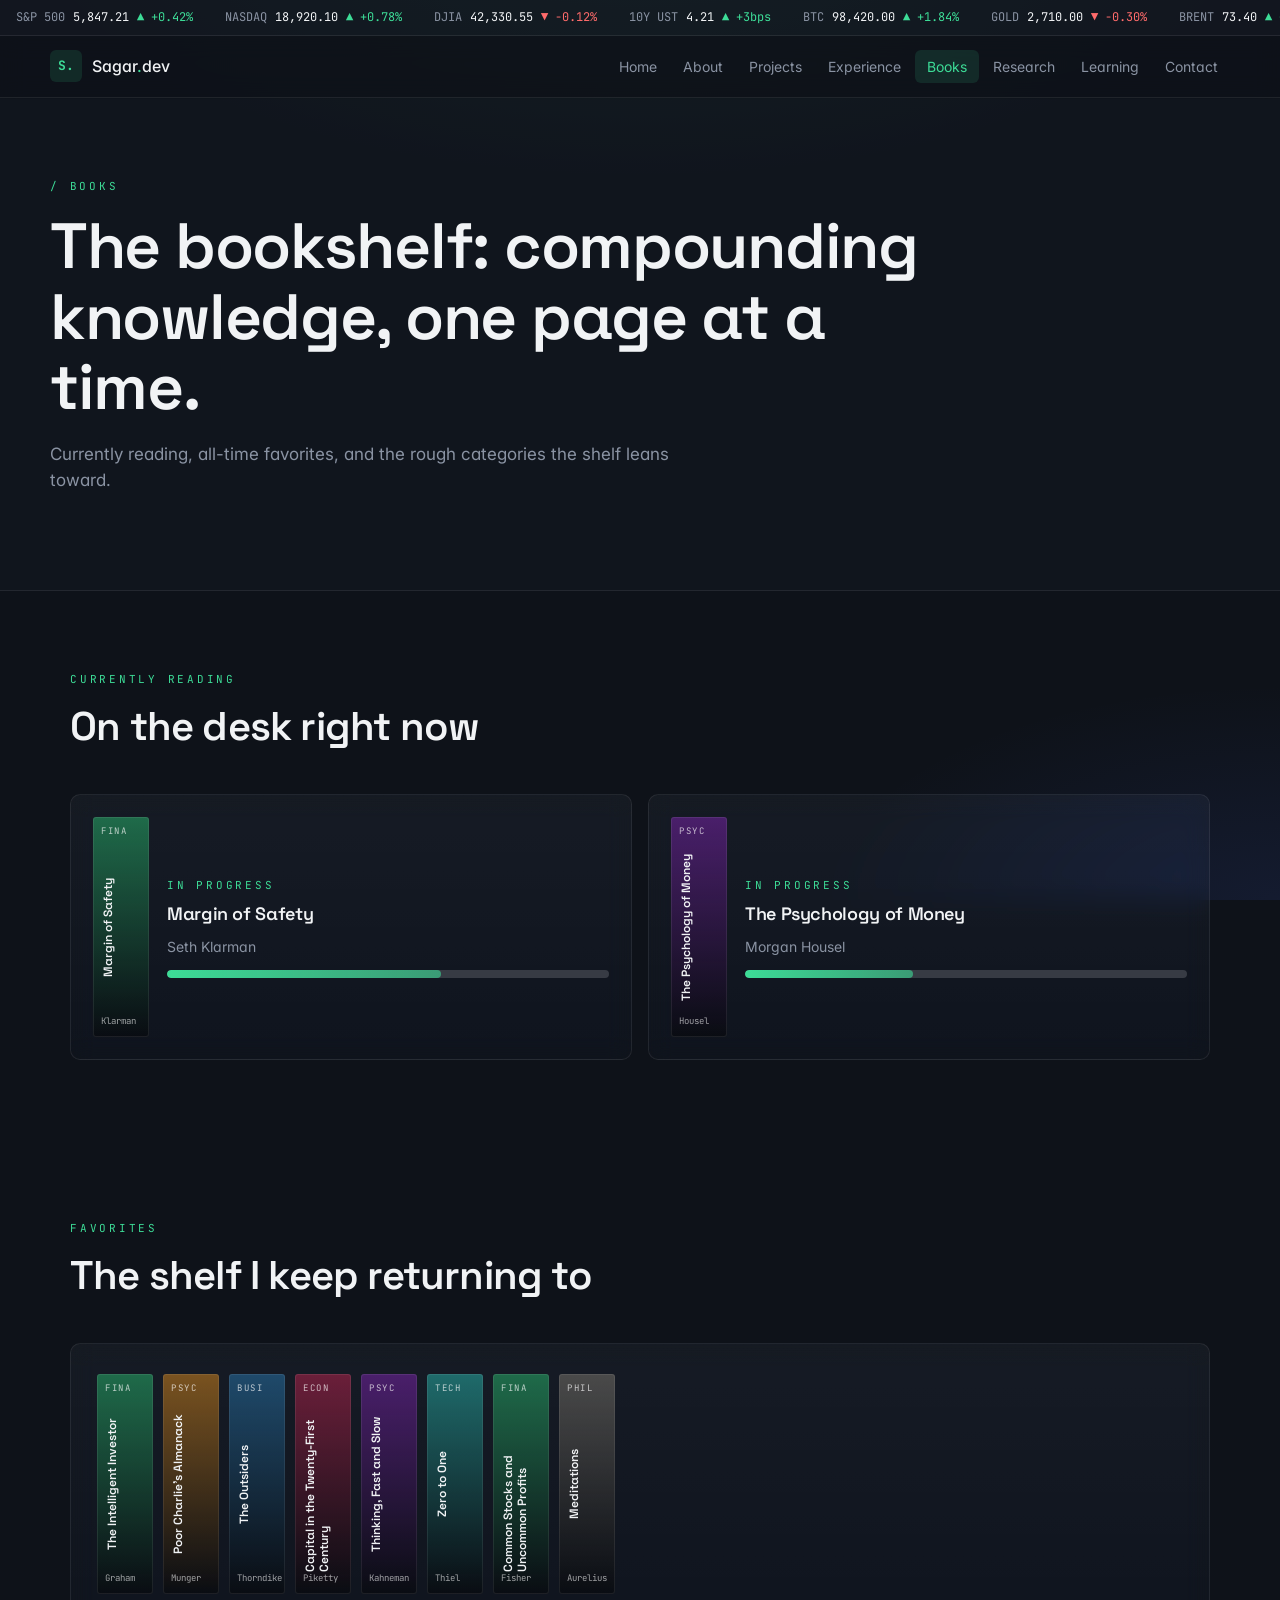
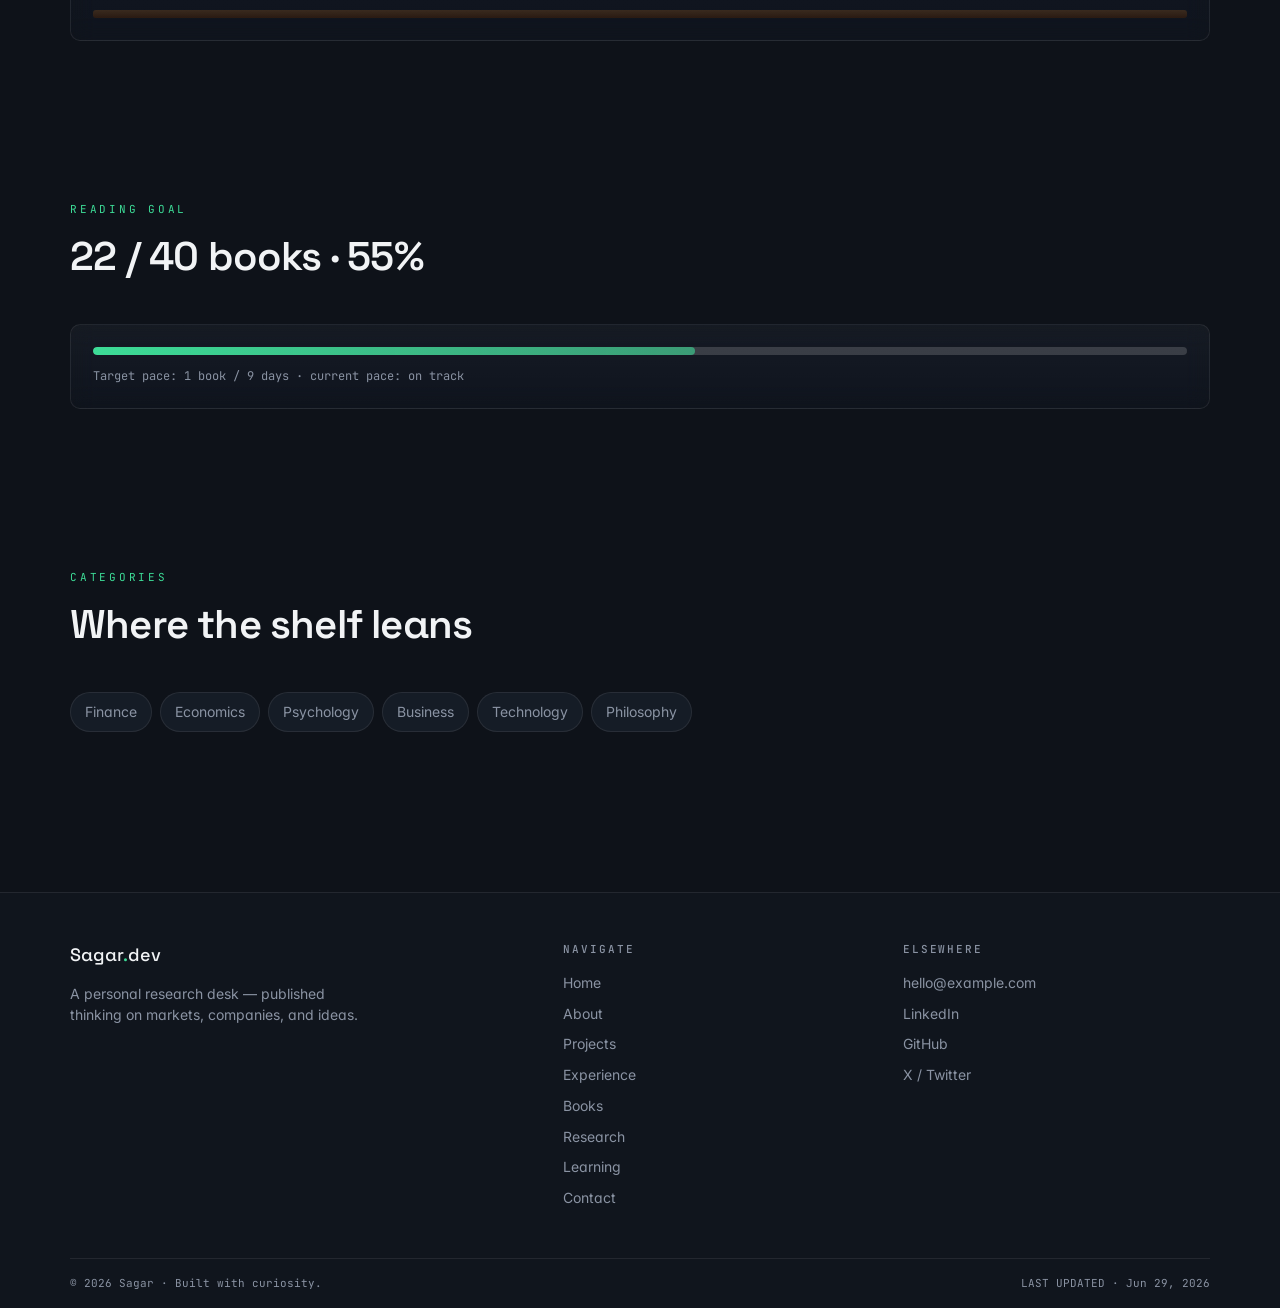
==== books.html @ 7dd0c109 "Initial website" ====
<!doctype html>
<html lang="en">
<head>
<meta charset="utf-8" />
<meta name="viewport" content="width=device-width, initial-scale=1" />
<title>Books — Sagar</title>
<meta name="description" content="A growing bookshelf across finance, economics, psychology, business, technology, and philosophy." />
<meta property="og:title" content="Books — Sagar" />
<meta property="og:description" content="A growing bookshelf across finance, economics, psychology, business, technology, and philosophy." />
<meta property="og:type" content="website" />
<meta name="twitter:card" content="summary_large_image" />
<link rel="preconnect" href="https://fonts.googleapis.com" />
<link rel="preconnect" href="https://fonts.gstatic.com" crossorigin />
<link rel="stylesheet" href="https://fonts.googleapis.com/css2?family=Space+Grotesk:wght@400;500;600;700&family=Inter:wght@300;400;500;600&family=JetBrains+Mono:wght@400;500&display=swap" />
<link rel="stylesheet" href="styles.css" />
</head>
<body>
  <div class="ticker-wrap"><div class="ticker"><div class="ticker-row"><div class="ticker-item"><span class="muted">S&P 500</span><span class="val" data-base="5847.21">5,847.21</span><span class="up">▲ +0.42%</span></div><div class="ticker-item"><span class="muted">NASDAQ</span><span class="val" data-base="18920.1">18,920.10</span><span class="up">▲ +0.78%</span></div><div class="ticker-item"><span class="muted">DJIA</span><span class="val" data-base="42330.55">42,330.55</span><span class="down">▼ -0.12%</span></div><div class="ticker-item"><span class="muted">10Y UST</span><span class="val" data-base="4.21">4.21</span><span class="up">▲ +3bps</span></div><div class="ticker-item"><span class="muted">BTC</span><span class="val" data-base="98420.0">98,420.00</span><span class="up">▲ +1.84%</span></div><div class="ticker-item"><span class="muted">GOLD</span><span class="val" data-base="2710.0">2,710.00</span><span class="down">▼ -0.30%</span></div><div class="ticker-item"><span class="muted">BRENT</span><span class="val" data-base="73.4">73.40</span><span class="up">▲ +0.55%</span></div><div class="ticker-item"><span class="muted">EUR/USD</span><span class="val" data-base="1.0481">1.05</span><span class="down">▼ -0.18%</span></div><div class="ticker-item"><span class="muted">VIX</span><span class="val" data-base="14.2">14.20</span><span class="down">▼ -2.10%</span></div><div class="ticker-item"><span class="muted">USD/JPY</span><span class="val" data-base="156.3">156.30</span><span class="up">▲ +0.22%</span></div></div><div class="ticker-row"><div class="ticker-item"><span class="muted">S&P 500</span><span class="val" data-base="5847.21">5,847.21</span><span class="up">▲ +0.42%</span></div><div class="ticker-item"><span class="muted">NASDAQ</span><span class="val" data-base="18920.1">18,920.10</span><span class="up">▲ +0.78%</span></div><div class="ticker-item"><span class="muted">DJIA</span><span class="val" data-base="42330.55">42,330.55</span><span class="down">▼ -0.12%</span></div><div class="ticker-item"><span class="muted">10Y UST</span><span class="val" data-base="4.21">4.21</span><span class="up">▲ +3bps</span></div><div class="ticker-item"><span class="muted">BTC</span><span class="val" data-base="98420.0">98,420.00</span><span class="up">▲ +1.84%</span></div><div class="ticker-item"><span class="muted">GOLD</span><span class="val" data-base="2710.0">2,710.00</span><span class="down">▼ -0.30%</span></div><div class="ticker-item"><span class="muted">BRENT</span><span class="val" data-base="73.4">73.40</span><span class="up">▲ +0.55%</span></div><div class="ticker-item"><span class="muted">EUR/USD</span><span class="val" data-base="1.0481">1.05</span><span class="down">▼ -0.18%</span></div><div class="ticker-item"><span class="muted">VIX</span><span class="val" data-base="14.2">14.20</span><span class="down">▼ -2.10%</span></div><div class="ticker-item"><span class="muted">USD/JPY</span><span class="val" data-base="156.3">156.30</span><span class="up">▲ +0.22%</span></div></div></div></div>
  <header class="header">
    <div class="container header-inner">
      <a class="brand" href="index.html">
        <span class="brand-mark">S.</span>
        <span class="brand-name">Sagar<span class="dot">.</span>dev</span>
      </a>
      <nav class="nav"><a href="index.html">Home</a><a href="about.html">About</a><a href="projects.html">Projects</a><a href="experience.html">Experience</a><a href="books.html" class="active">Books</a><a href="research.html">Research</a><a href="learning.html">Learning</a><a href="contact.html">Contact</a></nav>
      <button class="menu-btn" aria-label="Menu">☰</button>
    </div>
  </header>
  <main>

    <section class="page-hero"><div class="container inner">
      <div class="eyebrow">/ Books</div>
      <h1>The bookshelf: compounding knowledge, one page at a time.</h1>
      <p>Currently reading, all-time favorites, and the rough categories the shelf leans toward.</p>
    </div></section>
    
    <section class="block"><div class="container">
      <div class="section-head"><div><div class="eyebrow">Currently Reading</div><h2>On the desk right now</h2></div>
      </div>
      <div class="grid grid-2"><div class="glass" style="display:flex;gap:18px;align-items:center;">
          <div class="spine" style="background:linear-gradient(180deg,#1f6b4a,rgba(0,0,0,0.4));" title="Margin of Safety — Seth Klarman"><span class="cat">FINA</span><div class="title">Margin of Safety</div><span class="author">Klarman</span></div>
          <div style="flex:1;min-width:0;">
            <div class="eyebrow">In progress</div>
            <h3 style="margin-top:6px;">Margin of Safety</h3>
            <p>Seth Klarman</p>
            <div class="progress" style="margin-top:12px;"><div style="width:62%"></div></div>
          </div>
        </div><div class="glass" style="display:flex;gap:18px;align-items:center;">
          <div class="spine" style="background:linear-gradient(180deg,#4a1f6b,rgba(0,0,0,0.4));" title="The Psychology of Money — Morgan Housel"><span class="cat">PSYC</span><div class="title">The Psychology of Money</div><span class="author">Housel</span></div>
          <div style="flex:1;min-width:0;">
            <div class="eyebrow">In progress</div>
            <h3 style="margin-top:6px;">The Psychology of Money</h3>
            <p>Morgan Housel</p>
            <div class="progress" style="margin-top:12px;"><div style="width:38%"></div></div>
          </div>
        </div></div>
    </div></section>
    
    <section class="block"><div class="container">
      <div class="section-head"><div><div class="eyebrow">Favorites</div><h2>The shelf I keep returning to</h2></div>
      </div>
      <div class="glass" style="overflow-x:auto;"><div class="shelf"><div class="spine" style="background:linear-gradient(180deg,#1f6b4a,rgba(0,0,0,0.4));" title="The Intelligent Investor — Benjamin Graham"><span class="cat">FINA</span><div class="title">The Intelligent Investor</div><span class="author">Graham</span></div><div class="spine" style="background:linear-gradient(180deg,#7a5320,rgba(0,0,0,0.4));" title="Poor Charlie's Almanack — Charlie Munger"><span class="cat">PSYC</span><div class="title">Poor Charlie's Almanack</div><span class="author">Munger</span></div><div class="spine" style="background:linear-gradient(180deg,#1f4a6b,rgba(0,0,0,0.4));" title="The Outsiders — William Thorndike"><span class="cat">BUSI</span><div class="title">The Outsiders</div><span class="author">Thorndike</span></div><div class="spine" style="background:linear-gradient(180deg,#6b1f3a,rgba(0,0,0,0.4));" title="Capital in the Twenty-First Century — Thomas Piketty"><span class="cat">ECON</span><div class="title">Capital in the Twenty-First Century</div><span class="author">Piketty</span></div><div class="spine" style="background:linear-gradient(180deg,#4a1f6b,rgba(0,0,0,0.4));" title="Thinking, Fast and Slow — Daniel Kahneman"><span class="cat">PSYC</span><div class="title">Thinking, Fast and Slow</div><span class="author">Kahneman</span></div><div class="spine" style="background:linear-gradient(180deg,#1f6b6b,rgba(0,0,0,0.4));" title="Zero to One — Peter Thiel"><span class="cat">TECH</span><div class="title">Zero to One</div><span class="author">Thiel</span></div><div class="spine" style="background:linear-gradient(180deg,#1f6b4a,rgba(0,0,0,0.4));" title="Common Stocks and Uncommon Profits — Philip Fisher"><span class="cat">FINA</span><div class="title">Common Stocks and Uncommon Profits</div><span class="author">Fisher</span></div><div class="spine" style="background:linear-gradient(180deg,#4a4a4a,rgba(0,0,0,0.4));" title="Meditations — Marcus Aurelius"><span class="cat">PHIL</span><div class="title">Meditations</div><span class="author">Aurelius</span></div></div><div class="shelf-board"></div></div>
    </div></section>
    
    <section class="block"><div class="container">
      <div class="section-head"><div><div class="eyebrow">Reading Goal</div><h2>22 / 40 books · 55%</h2></div>
      </div>
      <div class="glass"><div class="progress"><div style="width:55%"></div></div><p class="muted mono" style="margin-top:12px;font-size:12px;">Target pace: 1 book / 9 days · current pace: on track</p></div>
    </div></section>
    
    <section class="block"><div class="container">
      <div class="section-head"><div><div class="eyebrow">Categories</div><h2>Where the shelf leans</h2></div>
      </div>
      <div class="chips"><span class="chip">Finance</span><span class="chip">Economics</span><span class="chip">Psychology</span><span class="chip">Business</span><span class="chip">Technology</span><span class="chip">Philosophy</span></div>
    </div></section>
    
  </main>
  <footer class="site">
    <div class="container">
      <div class="grid-foot">
        <div>
          <h4 style="font-family: 'Space Grotesk', sans-serif; font-size: 18px; color: var(--fg); text-transform: none; letter-spacing: normal;">Sagar<span class="primary">.</span>dev</h4>
          <p class="muted" style="max-width:300px; font-size:14px;">A personal research desk — published thinking on markets, companies, and ideas.</p>
        </div>
        <div>
          <h4>Navigate</h4>
          <ul><li><a href="index.html">Home</a></li><li><a href="about.html">About</a></li><li><a href="projects.html">Projects</a></li><li><a href="experience.html">Experience</a></li><li><a href="books.html">Books</a></li><li><a href="research.html">Research</a></li><li><a href="learning.html">Learning</a></li><li><a href="contact.html">Contact</a></li></ul>
        </div>
        <div>
          <h4>Elsewhere</h4>
          <ul>
            <li><a href="mailto:hello@example.com">hello@example.com</a></li>
            <li><a href="https://linkedin.com" target="_blank" rel="noreferrer">LinkedIn</a></li>
            <li><a href="https://github.com" target="_blank" rel="noreferrer">GitHub</a></li>
            <li><a href="https://x.com" target="_blank" rel="noreferrer">X / Twitter</a></li>
          </ul>
        </div>
      </div>
      <div class="foot-bar">
        <span>© 2026 Sagar · Built with curiosity.</span>
        <span>LAST UPDATED · Jun 29, 2026</span>
      </div>
    </div>
  </footer>
  <script src="script.js"></script>
</body>
</html>
---- styles.css ----
/* Sagar — static site (Bloomberg-terminal aesthetic) */
:root {
  --bg: #0e1219;
  --bg-soft: #141a24;
  --card: #171e2a;
  --card-2: #1c2330;
  --fg: #f1f3f5;
  --muted: #8a93a3;
  --border: rgba(255,255,255,0.08);
  --border-strong: rgba(255,255,255,0.16);
  --primary: #3ddc97;       /* emerald */
  --primary-soft: rgba(61,220,151,0.12);
  --amber: #ffb547;
  --red: #ff6b6b;
  --radius: 10px;
  --grid: rgba(255,255,255,0.04);
}

* { box-sizing: border-box; border-color: var(--border); }
html { scroll-behavior: smooth; }
body {
  margin: 0;
  background: var(--bg);
  color: var(--fg);
  font-family: "Inter", system-ui, -apple-system, sans-serif;
  font-feature-settings: "ss01","cv11";
  background-image:
    radial-gradient(ellipse 80% 50% at 50% -10%, rgba(61,220,151,0.10), transparent 60%),
    radial-gradient(ellipse 60% 40% at 100% 100%, rgba(74,108,247,0.10), transparent 60%);
  background-attachment: fixed;
  line-height: 1.55;
}
a { color: inherit; text-decoration: none; }
img { max-width: 100%; }
h1,h2,h3,h4 { font-family: "Space Grotesk", system-ui, sans-serif; letter-spacing: -0.02em; margin: 0; }
.mono { font-family: "JetBrains Mono", ui-monospace, monospace; }
.muted { color: var(--muted); }
.primary { color: var(--primary); }
.eyebrow { font-family: "JetBrains Mono", monospace; font-size: 11px; letter-spacing: 0.25em; text-transform: uppercase; color: var(--primary); }

.container { max-width: 1180px; margin: 0 auto; padding: 0 20px; }

/* TICKER */
.ticker-wrap { overflow: hidden; border-bottom: 1px solid var(--border); background: rgba(20,26,36,0.6); padding: 8px 0; }
.ticker { display: flex; width: max-content; animation: ticker 60s linear infinite; }
.ticker-row { display: flex; gap: 32px; padding: 0 16px; flex-shrink: 0; }
.ticker-item { display: flex; align-items: center; gap: 8px; font-family: "JetBrains Mono", monospace; font-size: 12px; }
.up { color: var(--primary); }
.down { color: var(--red); }
@keyframes ticker { from { transform: translateX(0); } to { transform: translateX(-50%); } }

/* HEADER */
.header { position: sticky; top: 0; z-index: 50; border-bottom: 1px solid var(--border); background: rgba(14,18,25,0.8); backdrop-filter: blur(12px); }
.header-inner { display: flex; align-items: center; justify-content: space-between; padding: 14px 0; gap: 16px; }
.brand { display: flex; align-items: center; gap: 10px; font-weight: 500; }
.brand-mark { display: grid; place-items: center; width: 32px; height: 32px; border-radius: 6px; background: var(--primary-soft); color: var(--primary); font-family: "JetBrains Mono", monospace; font-weight: 700; font-size: 13px; }
.brand-name .dot { color: var(--primary); }
.nav { display: flex; gap: 2px; align-items: center; }
.nav a { padding: 6px 12px; border-radius: 6px; font-size: 14px; color: var(--muted); transition: 0.15s; }
.nav a:hover { color: var(--fg); background: rgba(255,255,255,0.04); }
.nav a.active { color: var(--primary); background: var(--primary-soft); }
.menu-btn { display: none; background: transparent; border: 1px solid var(--border); color: var(--fg); padding: 8px 10px; border-radius: 6px; cursor: pointer; }
@media (max-width: 820px) {
  .nav { display: none; }
  .menu-btn { display: inline-flex; }
  .nav.open { display: flex; flex-direction: column; align-items: stretch; gap: 4px; padding: 12px 0 16px; border-top: 1px solid var(--border); }
}

/* HERO */
.hero { position: relative; overflow: hidden; border-bottom: 1px solid var(--border); }
.hero-grid { position: absolute; inset: 0; opacity: 0.6;
  background-image:
    linear-gradient(var(--grid) 1px, transparent 1px),
    linear-gradient(90deg, var(--grid) 1px, transparent 1px);
  background-size: 56px 56px;
}
.chart-bg { position: absolute; inset-inline: 0; bottom: 0; height: 60%; opacity: 0.35; }
.hero-inner { position: relative; padding: 96px 0; }
.hero h1 { font-size: clamp(36px, 6vw, 72px); line-height: 1.05; max-width: 920px; margin-top: 24px; font-weight: 600; }
.hero h1 .alt { display: block; color: var(--primary); text-shadow: 0 0 24px rgba(61,220,151,0.45); }
.hero p.lead { max-width: 640px; margin-top: 22px; color: var(--muted); font-size: 17px; }
.live { display: inline-flex; align-items: center; gap: 8px; font-family: "JetBrains Mono", monospace; font-size: 11px; letter-spacing: 0.25em; text-transform: uppercase; color: var(--primary); }
.dot-pulse { width: 8px; height: 8px; border-radius: 50%; background: var(--primary); animation: pulse 1.8s ease-in-out infinite; }
@keyframes pulse { 0%,100% { opacity: 1; transform: scale(1); } 50% { opacity: 0.4; transform: scale(0.85); } }

.cta-row { display: flex; flex-wrap: wrap; gap: 12px; margin-top: 36px; }
.btn { display: inline-flex; align-items: center; gap: 8px; padding: 12px 20px; border-radius: 8px; font-size: 14px; font-weight: 500; transition: 0.15s; border: 1px solid transparent; cursor: pointer; }
.btn-primary { background: var(--primary); color: #0c1118; }
.btn-primary:hover { transform: translateY(-2px); }
.btn-ghost { background: rgba(28,35,48,0.5); border-color: var(--border); backdrop-filter: blur(8px); }
.btn-ghost:hover { border-color: rgba(61,220,151,0.4); }

.stats { display: grid; grid-template-columns: repeat(4, 1fr); gap: 1px; margin-top: 64px; max-width: 720px; background: var(--border); border: 1px solid var(--border); border-radius: var(--radius); overflow: hidden; }
@media (max-width: 640px) { .stats { grid-template-columns: repeat(2,1fr); } }
.stat { background: rgba(28,35,48,0.7); padding: 16px; }
.stat dt { font-family: "JetBrains Mono", monospace; font-size: 10px; text-transform: uppercase; letter-spacing: 0.2em; color: var(--muted); margin: 0; }
.stat dd { margin: 6px 0 0; font-family: "Space Grotesk", sans-serif; font-size: 26px; font-weight: 600; color: var(--primary); }

/* SECTIONS */
section.block { padding: 80px 0; }
.section-head { display: flex; flex-direction: column; gap: 8px; margin-bottom: 36px; }
@media (min-width: 640px) {
  .section-head { flex-direction: row; align-items: flex-end; justify-content: space-between; }
}
.section-head h2 { font-size: clamp(28px, 4vw, 40px); font-weight: 600; max-width: 640px; margin-top: 8px; }
.section-head .kicker { font-family: "JetBrains Mono", monospace; font-size: 11px; color: var(--muted); }

/* GRID + CARDS */
.grid { display: grid; gap: 16px; }
.grid-2 { grid-template-columns: repeat(2, 1fr); }
.grid-3 { grid-template-columns: repeat(3, 1fr); }
.grid-4 { grid-template-columns: repeat(4, 1fr); }
@media (max-width: 900px) { .grid-3, .grid-4 { grid-template-columns: repeat(2,1fr); } }
@media (max-width: 600px) { .grid-2, .grid-3, .grid-4 { grid-template-columns: 1fr; } }

.glass {
  background: linear-gradient(180deg, rgba(255,255,255,0.04), rgba(255,255,255,0.01));
  border: 1px solid var(--border);
  backdrop-filter: blur(12px) saturate(140%);
  border-radius: var(--radius);
  padding: 22px;
  transition: 0.2s;
}
.glass:hover { transform: translateY(-2px); border-color: rgba(61,220,151,0.35); }
.glass h3 { font-size: 18px; font-weight: 600; }
.glass p { color: var(--muted); font-size: 14px; margin: 8px 0 0; }

/* CHIPS */
.chips { display: flex; flex-wrap: wrap; gap: 8px; }
.chip { border: 1px solid var(--border); background: rgba(28,35,48,0.6); padding: 8px 14px; border-radius: 999px; font-size: 14px; color: var(--muted); transition: 0.15s; }
.chip:hover { color: var(--primary); border-color: rgba(61,220,151,0.4); }

/* KNOWLEDGE GARDEN */
.garden { position: relative; aspect-ratio: 16 / 9; width: 100%; overflow: hidden; padding: 0; }
.garden svg { position: absolute; inset: 0; width: 100%; height: 100%; }
.node { position: absolute; transform: translate(-50%,-50%); padding: 6px 12px; border-radius: 999px; background: var(--card); border: 1px solid var(--border); font-family: "JetBrains Mono", monospace; font-size: 12px; cursor: default; transition: 0.2s; white-space: nowrap; }
.node:hover, .node.active { background: var(--primary); color: #0c1118; border-color: var(--primary); transform: translate(-50%,-50%) scale(1.1); }

/* QUOTE */
.quote-card { position: relative; padding: 48px; overflow: hidden; }
.quote-card .big { position: absolute; left: -10px; top: -30px; font-family: "Space Grotesk", sans-serif; font-size: 180px; line-height: 1; color: rgba(61,220,151,0.1); }
.quote-card blockquote { margin: 0; position: relative; }
.quote-card blockquote p { font-family: "Space Grotesk", sans-serif; font-size: clamp(20px, 3vw, 30px); line-height: 1.3; margin: 0; }
.quote-card footer { margin-top: 18px; font-family: "JetBrains Mono", monospace; font-size: 11px; letter-spacing: 0.25em; text-transform: uppercase; color: var(--primary); }
.q-dots { display: flex; gap: 6px; margin-top: 24px; }
.q-dot { width: 12px; height: 4px; border-radius: 999px; background: var(--border-strong); border: 0; padding: 0; cursor: pointer; transition: 0.2s; }
.q-dot.active { width: 32px; background: var(--primary); }
@keyframes fade-in { from { opacity: 0; transform: translateY(4px); } to { opacity: 1; transform: none; } }
.fade-in { animation: fade-in 0.5s ease-out; }

/* PAGE HERO (subpages) */
.page-hero { border-bottom: 1px solid var(--border); background: rgba(20,26,36,0.4); }
.page-hero .inner { padding: 80px 0; }
.page-hero h1 { font-size: clamp(36px, 6vw, 64px); max-width: 880px; margin-top: 16px; line-height: 1.1; font-weight: 600; }
.page-hero p { color: var(--muted); margin-top: 18px; max-width: 640px; font-size: 17px; }

/* TABLES */
.tbl { width: 100%; border-collapse: collapse; border: 1px solid var(--border); border-radius: var(--radius); overflow: hidden; font-size: 14px; }
.tbl th, .tbl td { padding: 14px 18px; text-align: left; border-bottom: 1px solid var(--border); }
.tbl thead th { font-family: "JetBrains Mono", monospace; font-size: 11px; text-transform: uppercase; letter-spacing: 0.18em; color: var(--muted); background: rgba(20,26,36,0.6); }
.tbl tbody tr:last-child td { border-bottom: 0; }

/* PROGRESS */
.progress { height: 8px; width: 100%; background: var(--border-strong); border-radius: 999px; overflow: hidden; }
.progress > div { height: 100%; background: linear-gradient(90deg, var(--primary), rgba(61,220,151,0.6)); border-radius: 999px; }

/* POST LIST */
.post-list { border: 1px solid var(--border); border-radius: var(--radius); overflow: hidden; }
.post { display: flex; flex-direction: column; gap: 8px; padding: 22px; border-bottom: 1px solid var(--border); transition: 0.15s; }
@media (min-width: 700px) { .post { flex-direction: row; align-items: center; gap: 24px; } }
.post:last-child { border-bottom: 0; }
.post:hover { background: rgba(255,255,255,0.03); }
.post .date { width: 110px; flex-shrink: 0; font-family: "JetBrains Mono", monospace; font-size: 11px; text-transform: uppercase; letter-spacing: 0.18em; color: var(--muted); }
.post .body { flex: 1; min-width: 0; }
.post h3 { font-size: 18px; margin-top: 6px; transition: 0.15s; }
.post:hover h3 { color: var(--primary); }
.tag { display: inline-block; border: 1px solid rgba(61,220,151,0.3); background: var(--primary-soft); color: var(--primary); padding: 2px 8px; border-radius: 6px; font-family: "JetBrains Mono", monospace; font-size: 10px; text-transform: uppercase; letter-spacing: 0.18em; }

/* BOOK SPINES */
.shelf { display: flex; align-items: flex-end; gap: 10px; overflow-x: auto; padding: 8px 4px; }
.spine { position: relative; flex-shrink: 0; width: 56px; height: 220px; border-radius: 3px; padding: 8px; display: flex; flex-direction: column; justify-content: space-between; box-shadow: inset 0 0 0 1px rgba(255,255,255,0.08); transition: 0.2s; cursor: default; }
.spine:hover { transform: translateY(-6px); box-shadow: inset 0 0 0 1px rgba(61,220,151,0.5); }
.spine .cat { font-family: "JetBrains Mono", monospace; font-size: 9px; text-transform: uppercase; letter-spacing: 0.18em; color: rgba(255,255,255,0.7); }
.spine .title { font-family: "Space Grotesk", sans-serif; font-size: 12px; font-weight: 600; writing-mode: vertical-rl; transform: rotate(180deg); line-height: 1.2; }
.spine .author { font-family: "JetBrains Mono", monospace; font-size: 9px; color: rgba(255,255,255,0.6); }
.shelf-board { height: 8px; border-radius: 3px; margin-top: 8px; background: linear-gradient(to bottom, rgba(120,75,30,0.4), rgba(60,30,10,0.6)); }

/* FOOTER */
footer.site { margin-top: 80px; border-top: 1px solid var(--border); background: rgba(20,26,36,0.4); }
footer .grid-foot { display: grid; gap: 32px; padding: 48px 0; grid-template-columns: 1.5fr 1fr 1fr; }
@media (max-width: 740px) { footer .grid-foot { grid-template-columns: 1fr; } }
footer h4 { font-family: "JetBrains Mono", monospace; font-size: 11px; text-transform: uppercase; letter-spacing: 0.18em; color: var(--muted); font-weight: 500; margin-bottom: 12px; }
footer ul { list-style: none; padding: 0; margin: 0; display: grid; gap: 6px; }
footer a { color: var(--muted); font-size: 14px; }
footer a:hover { color: var(--primary); }
.foot-bar { border-top: 1px solid var(--border); padding: 16px 0; font-family: "JetBrains Mono", monospace; font-size: 11px; color: var(--muted); display: flex; justify-content: space-between; flex-wrap: wrap; gap: 8px; }
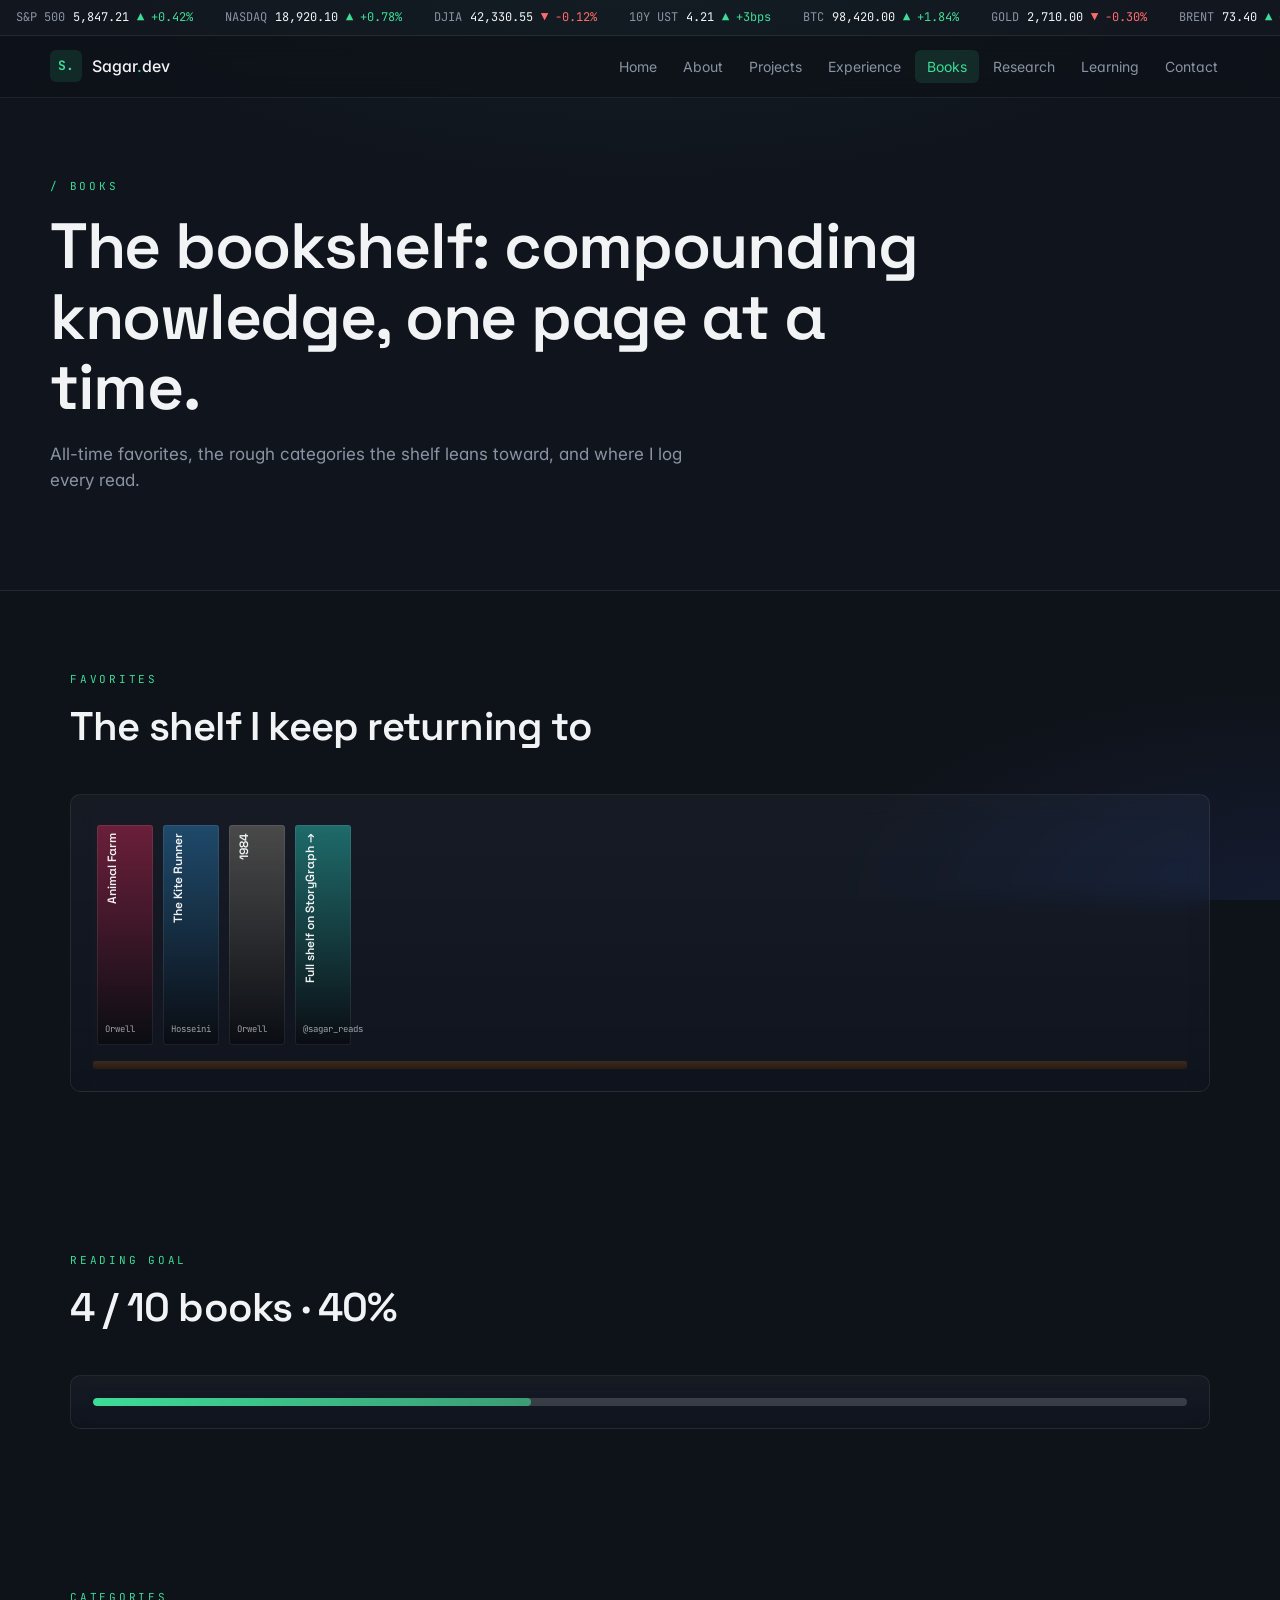
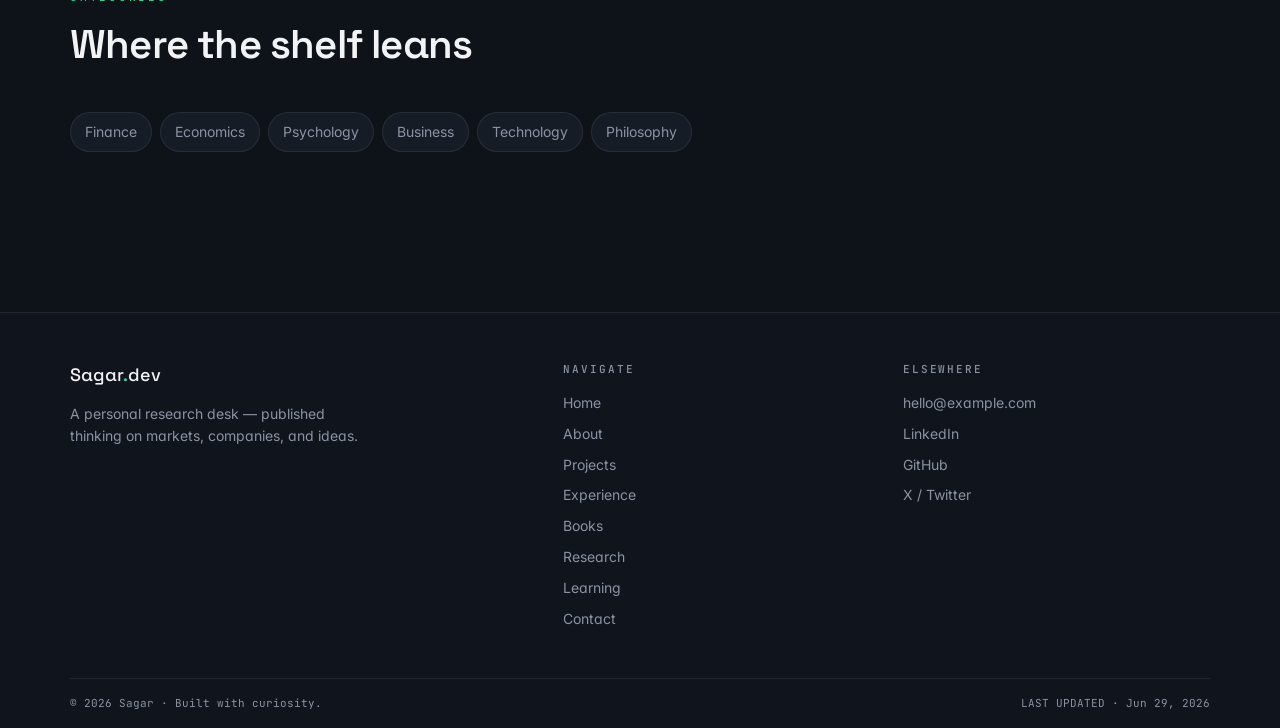
==== commit b0689e7b: "books and index changes" ====
--- a/books.html
+++ b/books.html
@@ -31,41 +31,19 @@
     <section class="page-hero"><div class="container inner">
       <div class="eyebrow">/ Books</div>
       <h1>The bookshelf: compounding knowledge, one page at a time.</h1>
-      <p>Currently reading, all-time favorites, and the rough categories the shelf leans toward.</p>
-    </div></section>
-    
-    <section class="block"><div class="container">
-      <div class="section-head"><div><div class="eyebrow">Currently Reading</div><h2>On the desk right now</h2></div>
-      </div>
-      <div class="grid grid-2"><div class="glass" style="display:flex;gap:18px;align-items:center;">
-          <div class="spine" style="background:linear-gradient(180deg,#1f6b4a,rgba(0,0,0,0.4));" title="Margin of Safety — Seth Klarman"><span class="cat">FINA</span><div class="title">Margin of Safety</div><span class="author">Klarman</span></div>
-          <div style="flex:1;min-width:0;">
-            <div class="eyebrow">In progress</div>
-            <h3 style="margin-top:6px;">Margin of Safety</h3>
-            <p>Seth Klarman</p>
-            <div class="progress" style="margin-top:12px;"><div style="width:62%"></div></div>
-          </div>
-        </div><div class="glass" style="display:flex;gap:18px;align-items:center;">
-          <div class="spine" style="background:linear-gradient(180deg,#4a1f6b,rgba(0,0,0,0.4));" title="The Psychology of Money — Morgan Housel"><span class="cat">PSYC</span><div class="title">The Psychology of Money</div><span class="author">Housel</span></div>
-          <div style="flex:1;min-width:0;">
-            <div class="eyebrow">In progress</div>
-            <h3 style="margin-top:6px;">The Psychology of Money</h3>
-            <p>Morgan Housel</p>
-            <div class="progress" style="margin-top:12px;"><div style="width:38%"></div></div>
-          </div>
-        </div></div>
+      <p>All-time favorites, the rough categories the shelf leans toward, and where I log every read.</p>
     </div></section>
     
     <section class="block"><div class="container">
       <div class="section-head"><div><div class="eyebrow">Favorites</div><h2>The shelf I keep returning to</h2></div>
       </div>
-      <div class="glass" style="overflow-x:auto;"><div class="shelf"><div class="spine" style="background:linear-gradient(180deg,#1f6b4a,rgba(0,0,0,0.4));" title="The Intelligent Investor — Benjamin Graham"><span class="cat">FINA</span><div class="title">The Intelligent Investor</div><span class="author">Graham</span></div><div class="spine" style="background:linear-gradient(180deg,#7a5320,rgba(0,0,0,0.4));" title="Poor Charlie's Almanack — Charlie Munger"><span class="cat">PSYC</span><div class="title">Poor Charlie's Almanack</div><span class="author">Munger</span></div><div class="spine" style="background:linear-gradient(180deg,#1f4a6b,rgba(0,0,0,0.4));" title="The Outsiders — William Thorndike"><span class="cat">BUSI</span><div class="title">The Outsiders</div><span class="author">Thorndike</span></div><div class="spine" style="background:linear-gradient(180deg,#6b1f3a,rgba(0,0,0,0.4));" title="Capital in the Twenty-First Century — Thomas Piketty"><span class="cat">ECON</span><div class="title">Capital in the Twenty-First Century</div><span class="author">Piketty</span></div><div class="spine" style="background:linear-gradient(180deg,#4a1f6b,rgba(0,0,0,0.4));" title="Thinking, Fast and Slow — Daniel Kahneman"><span class="cat">PSYC</span><div class="title">Thinking, Fast and Slow</div><span class="author">Kahneman</span></div><div class="spine" style="background:linear-gradient(180deg,#1f6b6b,rgba(0,0,0,0.4));" title="Zero to One — Peter Thiel"><span class="cat">TECH</span><div class="title">Zero to One</div><span class="author">Thiel</span></div><div class="spine" style="background:linear-gradient(180deg,#1f6b4a,rgba(0,0,0,0.4));" title="Common Stocks and Uncommon Profits — Philip Fisher"><span class="cat">FINA</span><div class="title">Common Stocks and Uncommon Profits</div><span class="author">Fisher</span></div><div class="spine" style="background:linear-gradient(180deg,#4a4a4a,rgba(0,0,0,0.4));" title="Meditations — Marcus Aurelius"><span class="cat">PHIL</span><div class="title">Meditations</div><span class="author">Aurelius</span></div></div><div class="shelf-board"></div></div>
+      <div class="glass" style="overflow-x:auto;"><div class="shelf"><div class="spine" style="background:linear-gradient(180deg,#6b1f3a,rgba(0,0,0,0.4));" title="Animal Farm — George Orwell"><div class="title">Animal Farm</div><span class="author">Orwell</span></div><div class="spine" style="background:linear-gradient(180deg,#1f4a6b,rgba(0,0,0,0.4));" title="The Kite Runner — Khaled Hosseini"><div class="title">The Kite Runner</div><span class="author">Hosseini</span></div><div class="spine" style="background:linear-gradient(180deg,#4a4a4a,rgba(0,0,0,0.4));" title="1984 — George Orwell"><div class="title">1984</div><span class="author">Orwell</span></div><a class="spine" href="https://app.thestorygraph.com/profile/sagar_reads?redirect=true" target="_blank" rel="noreferrer" style="background:linear-gradient(180deg,#1f6b6b,rgba(0,0,0,0.4));text-decoration:none;cursor:pointer;" title="See my full reading log on StoryGraph"><div class="title">Full shelf on StoryGraph →</div><span class="author">@sagar_reads</span></a></div><div class="shelf-board"></div></div>
     </div></section>
     
     <section class="block"><div class="container">
-      <div class="section-head"><div><div class="eyebrow">Reading Goal</div><h2>22 / 40 books · 55%</h2></div>
+      <div class="section-head"><div><div class="eyebrow">Reading Goal</div><h2>4 / 10 books · 40%</h2></div>
       </div>
-      <div class="glass"><div class="progress"><div style="width:55%"></div></div><p class="muted mono" style="margin-top:12px;font-size:12px;">Target pace: 1 book / 9 days · current pace: on track</p></div>
+      <div class="glass"><div class="progress"><div style="width:40%"></div></div></div>
     </div></section>
     
     <section class="block"><div class="container">
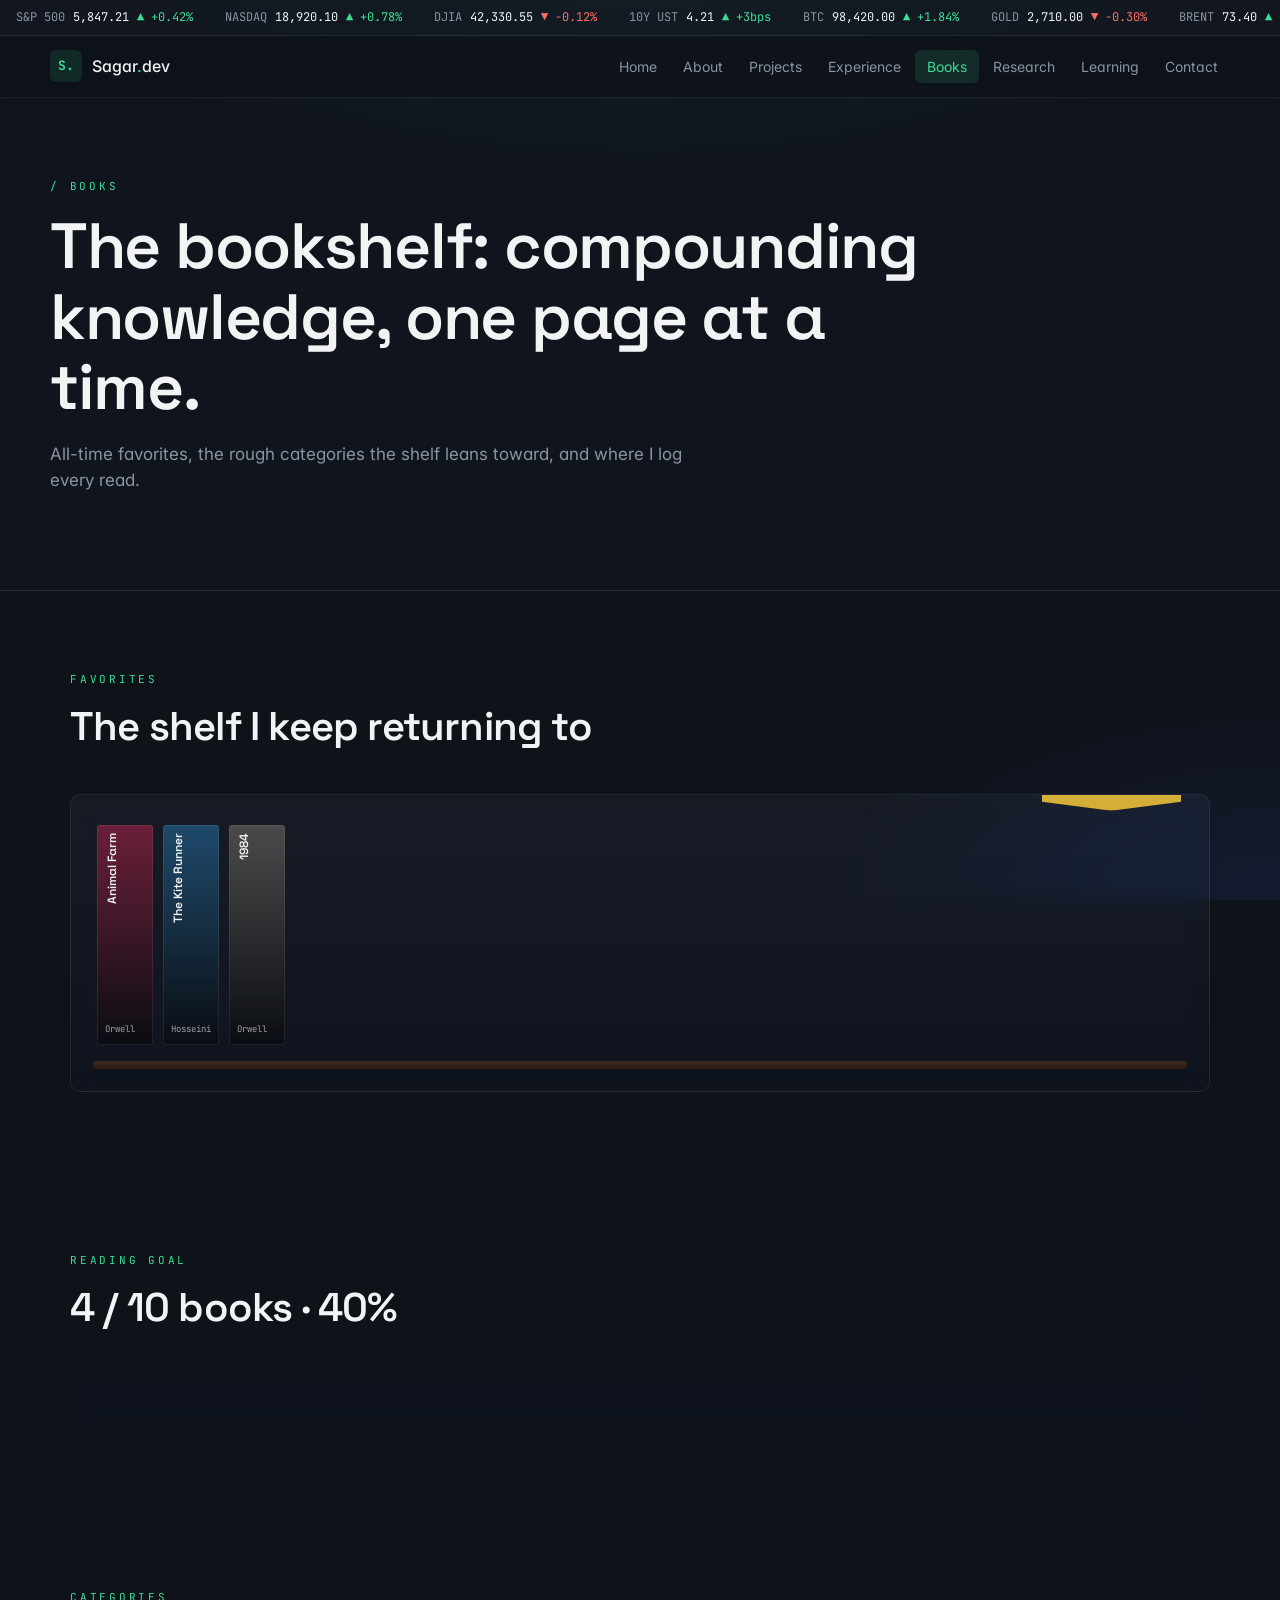
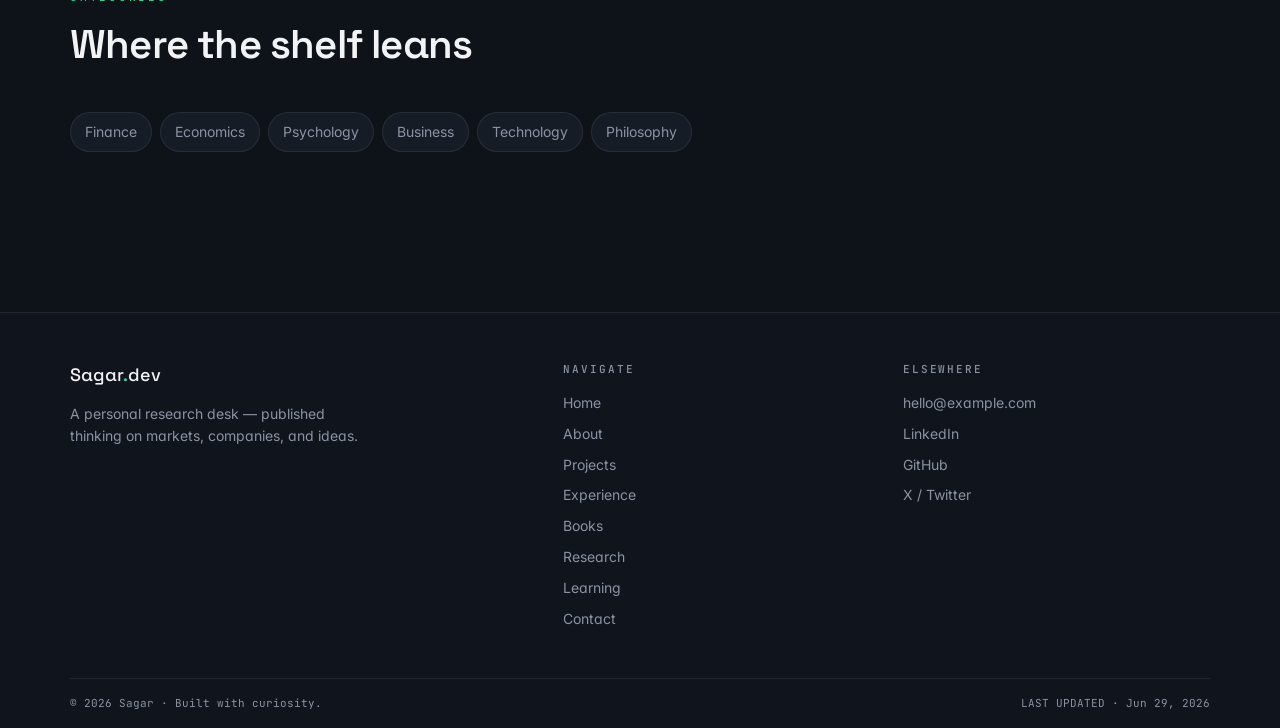
==== commit cd3b03be: "okay" ====
--- a/books.html
+++ b/books.html
@@ -13,6 +13,11 @@
 <link rel="preconnect" href="https://fonts.gstatic.com" crossorigin />
 <link rel="stylesheet" href="https://fonts.googleapis.com/css2?family=Space+Grotesk:wght@400;500;600;700&family=Inter:wght@300;400;500;600&family=JetBrains+Mono:wght@400;500&display=swap" />
 <link rel="stylesheet" href="styles.css" />
+<style>
+  @keyframes sgFloat { 0%,100% { transform: translateY(-62%) rotate(0deg); } 50% { transform: translateY(-72%) rotate(-2deg); } }
+  .storygraph-tag { animation: sgFloat 2.2s ease-in-out infinite; transition: filter .2s ease, transform .2s ease; }
+  .storygraph-tag:hover { animation-play-state: paused; filter: brightness(1.12); transform: translateY(-74%) scale(1.06) rotate(0deg); }
+</style>
 </head>
 <body>
   <div class="ticker-wrap"><div class="ticker"><div class="ticker-row"><div class="ticker-item"><span class="muted">S&P 500</span><span class="val" data-base="5847.21">5,847.21</span><span class="up">▲ +0.42%</span></div><div class="ticker-item"><span class="muted">NASDAQ</span><span class="val" data-base="18920.1">18,920.10</span><span class="up">▲ +0.78%</span></div><div class="ticker-item"><span class="muted">DJIA</span><span class="val" data-base="42330.55">42,330.55</span><span class="down">▼ -0.12%</span></div><div class="ticker-item"><span class="muted">10Y UST</span><span class="val" data-base="4.21">4.21</span><span class="up">▲ +3bps</span></div><div class="ticker-item"><span class="muted">BTC</span><span class="val" data-base="98420.0">98,420.00</span><span class="up">▲ +1.84%</span></div><div class="ticker-item"><span class="muted">GOLD</span><span class="val" data-base="2710.0">2,710.00</span><span class="down">▼ -0.30%</span></div><div class="ticker-item"><span class="muted">BRENT</span><span class="val" data-base="73.4">73.40</span><span class="up">▲ +0.55%</span></div><div class="ticker-item"><span class="muted">EUR/USD</span><span class="val" data-base="1.0481">1.05</span><span class="down">▼ -0.18%</span></div><div class="ticker-item"><span class="muted">VIX</span><span class="val" data-base="14.2">14.20</span><span class="down">▼ -2.10%</span></div><div class="ticker-item"><span class="muted">USD/JPY</span><span class="val" data-base="156.3">156.30</span><span class="up">▲ +0.22%</span></div></div><div class="ticker-row"><div class="ticker-item"><span class="muted">S&P 500</span><span class="val" data-base="5847.21">5,847.21</span><span class="up">▲ +0.42%</span></div><div class="ticker-item"><span class="muted">NASDAQ</span><span class="val" data-base="18920.1">18,920.10</span><span class="up">▲ +0.78%</span></div><div class="ticker-item"><span class="muted">DJIA</span><span class="val" data-base="42330.55">42,330.55</span><span class="down">▼ -0.12%</span></div><div class="ticker-item"><span class="muted">10Y UST</span><span class="val" data-base="4.21">4.21</span><span class="up">▲ +3bps</span></div><div class="ticker-item"><span class="muted">BTC</span><span class="val" data-base="98420.0">98,420.00</span><span class="up">▲ +1.84%</span></div><div class="ticker-item"><span class="muted">GOLD</span><span class="val" data-base="2710.0">2,710.00</span><span class="down">▼ -0.30%</span></div><div class="ticker-item"><span class="muted">BRENT</span><span class="val" data-base="73.4">73.40</span><span class="up">▲ +0.55%</span></div><div class="ticker-item"><span class="muted">EUR/USD</span><span class="val" data-base="1.0481">1.05</span><span class="down">▼ -0.18%</span></div><div class="ticker-item"><span class="muted">VIX</span><span class="val" data-base="14.2">14.20</span><span class="down">▼ -2.10%</span></div><div class="ticker-item"><span class="muted">USD/JPY</span><span class="val" data-base="156.3">156.30</span><span class="up">▲ +0.22%</span></div></div></div></div>
@@ -37,7 +42,10 @@
     <section class="block"><div class="container">
       <div class="section-head"><div><div class="eyebrow">Favorites</div><h2>The shelf I keep returning to</h2></div>
       </div>
-      <div class="glass" style="overflow-x:auto;"><div class="shelf"><div class="spine" style="background:linear-gradient(180deg,#6b1f3a,rgba(0,0,0,0.4));" title="Animal Farm — George Orwell"><div class="title">Animal Farm</div><span class="author">Orwell</span></div><div class="spine" style="background:linear-gradient(180deg,#1f4a6b,rgba(0,0,0,0.4));" title="The Kite Runner — Khaled Hosseini"><div class="title">The Kite Runner</div><span class="author">Hosseini</span></div><div class="spine" style="background:linear-gradient(180deg,#4a4a4a,rgba(0,0,0,0.4));" title="1984 — George Orwell"><div class="title">1984</div><span class="author">Orwell</span></div><a class="spine" href="https://app.thestorygraph.com/profile/sagar_reads?redirect=true" target="_blank" rel="noreferrer" style="background:linear-gradient(180deg,#1f6b6b,rgba(0,0,0,0.4));text-decoration:none;cursor:pointer;" title="See my full reading log on StoryGraph"><div class="title">Full shelf on StoryGraph →</div><span class="author">@sagar_reads</span></a></div><div class="shelf-board"></div></div>
+      <div class="glass" style="overflow-x:auto;position:relative;">
+        <a href="https://app.thestorygraph.com/profile/sagar_reads?redirect=true" target="_blank" rel="noreferrer" title="Follow my full reading log on StoryGraph" class="storygraph-tag" style="position:absolute;top:0;right:28px;transform:translateY(-62%);display:inline-flex;align-items:center;gap:6px;background:#d4af37;color:#141414;font-family:'JetBrains Mono',monospace;font-size:11px;font-weight:600;letter-spacing:.04em;padding:10px 14px 14px;text-decoration:none;box-shadow:0 10px 20px rgba(0,0,0,0.45);clip-path:polygon(0 0,100% 0,100% 78%,50% 100%,0 78%);z-index:3;white-space:nowrap;">📖 STORYGRAPH ↗</a>
+        <div class="shelf"><div class="spine" style="background:linear-gradient(180deg,#6b1f3a,rgba(0,0,0,0.4));" title="Animal Farm — George Orwell"><div class="title">Animal Farm</div><span class="author">Orwell</span></div><div class="spine" style="background:linear-gradient(180deg,#1f4a6b,rgba(0,0,0,0.4));" title="The Kite Runner — Khaled Hosseini"><div class="title">The Kite Runner</div><span class="author">Hosseini</span></div><div class="spine" style="background:linear-gradient(180deg,#4a4a4a,rgba(0,0,0,0.4));" title="1984 — George Orwell"><div class="title">1984</div><span class="author">Orwell</span></div></div><div class="shelf-board"></div>
+      </div>
     </div></section>
     
     <section class="block"><div class="container">
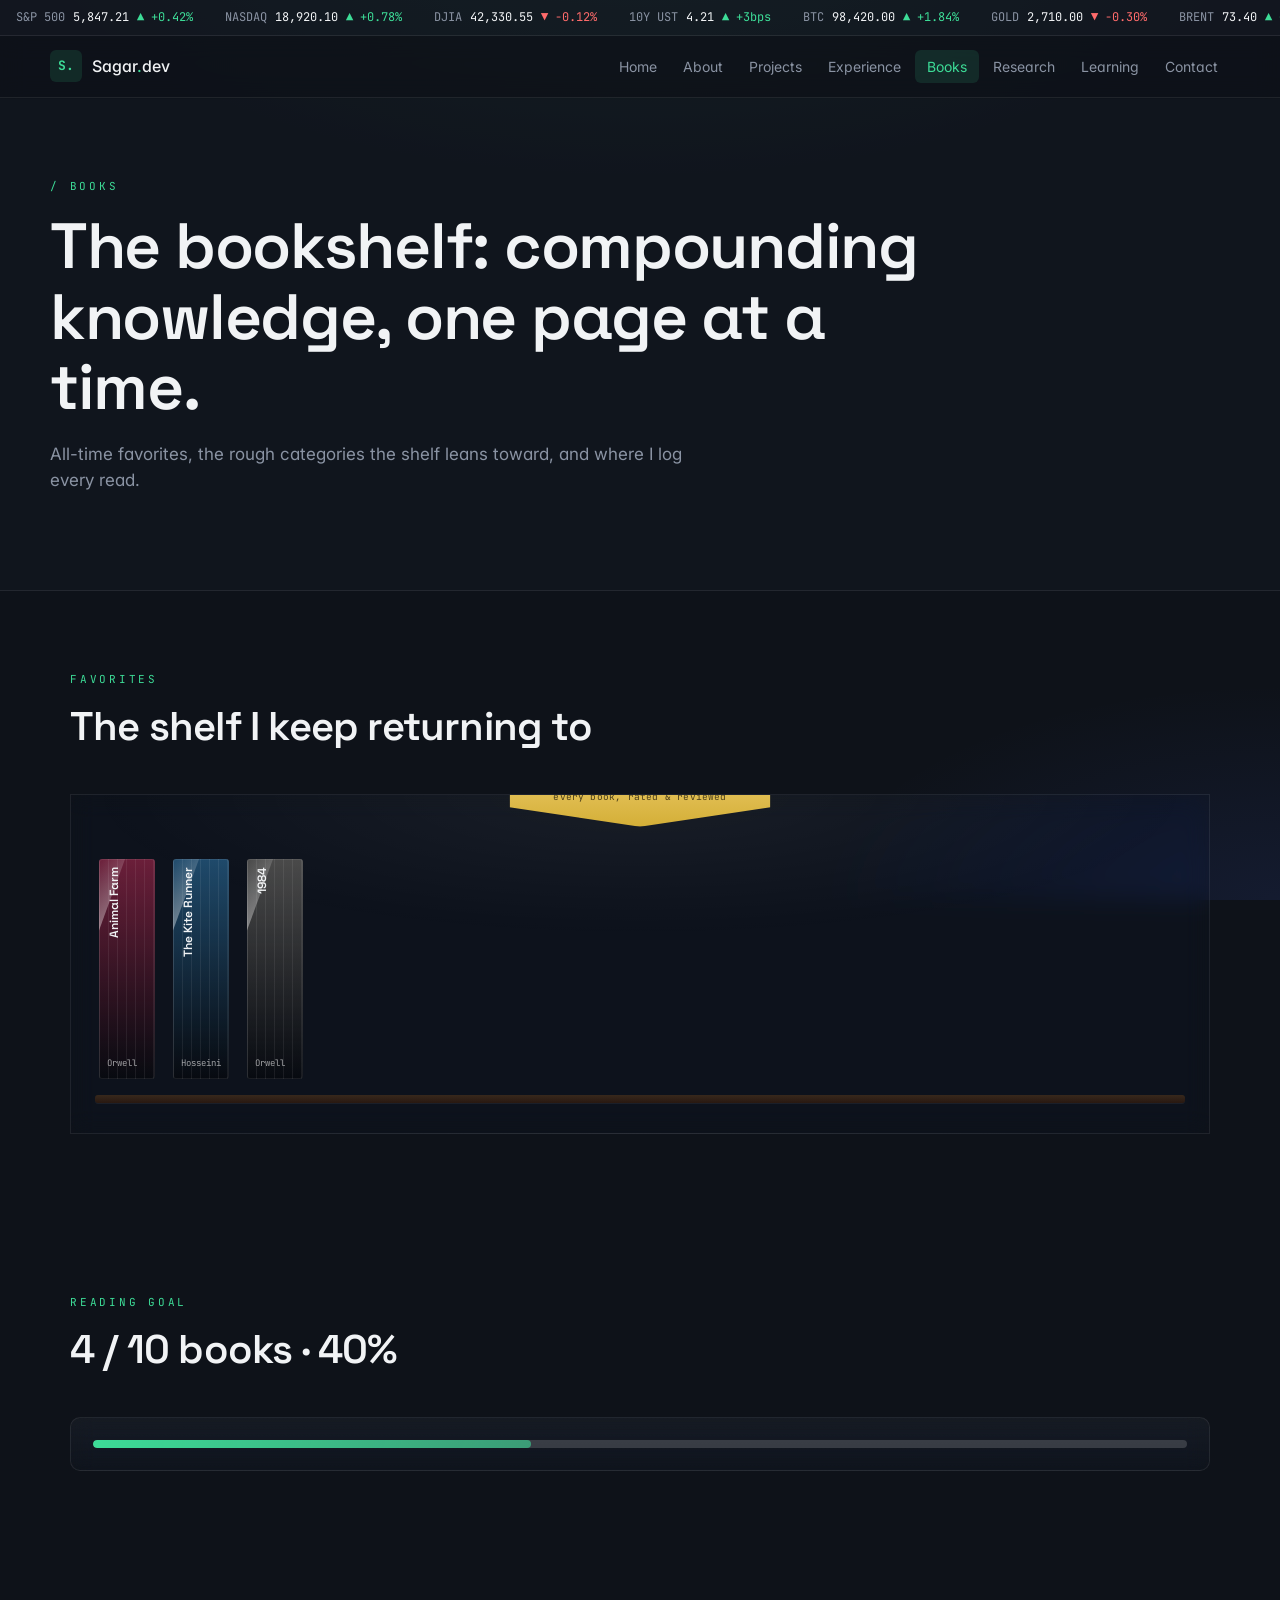
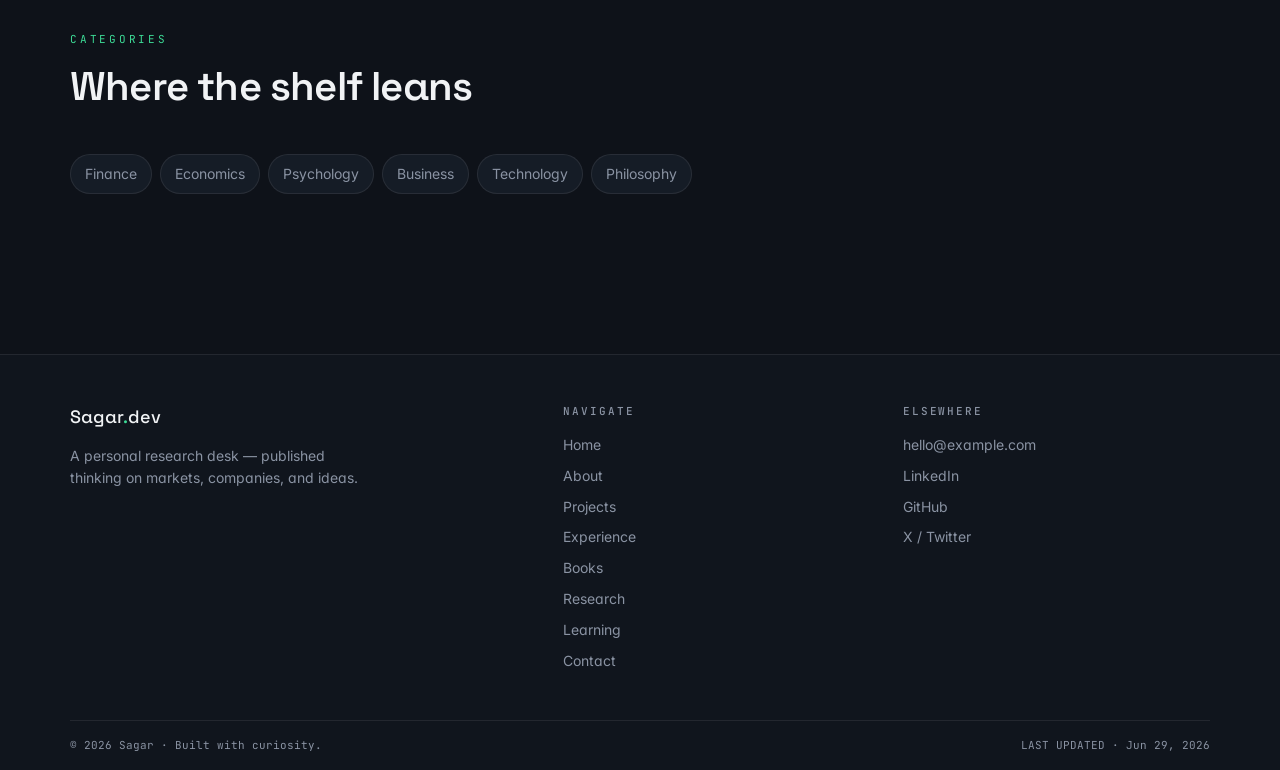
==== commit 39a0907d: "okay" ====
--- a/books.html
+++ b/books.html
@@ -14,9 +14,26 @@
 <link rel="stylesheet" href="https://fonts.googleapis.com/css2?family=Space+Grotesk:wght@400;500;600;700&family=Inter:wght@300;400;500;600&family=JetBrains+Mono:wght@400;500&display=swap" />
 <link rel="stylesheet" href="styles.css" />
 <style>
-  @keyframes sgFloat { 0%,100% { transform: translateY(-62%) rotate(0deg); } 50% { transform: translateY(-72%) rotate(-2deg); } }
-  .storygraph-tag { animation: sgFloat 2.2s ease-in-out infinite; transition: filter .2s ease, transform .2s ease; }
-  .storygraph-tag:hover { animation-play-state: paused; filter: brightness(1.12); transform: translateY(-74%) scale(1.06) rotate(0deg); }
+  @keyframes sgFloat { 0%,100% { transform: translateX(-50%) translateY(-58%) rotate(0deg); } 50% { transform: translateX(-50%) translateY(-68%) rotate(-1.5deg); } }
+  .storygraph-tag { animation: sgFloat 2.6s ease-in-out infinite; transition: filter .25s ease, transform .25s ease; }
+  .storygraph-tag:hover { animation-play-state: paused; filter: brightness(1.12); transform: translateX(-50%) translateY(-70%) scale(1.05) rotate(0deg); }
+  .storygraph-tag .sg-sub { display:block; font-weight:400; font-size:9.5px; letter-spacing:.02em; opacity:.75; margin-top:2px; }
+
+  .shelf-wow { padding: 56px 24px 30px; background: radial-gradient(ellipse 70% 60% at 50% 0%, rgba(255,255,255,0.05), transparent 70%); border-radius: inherit; }
+  .shelf-wow .shelf { gap: 18px; }
+  .shelf-wow .spine-fancy { position: relative; overflow: hidden; transition: transform .4s cubic-bezier(.2,.8,.2,1), box-shadow .4s ease; }
+  .shelf-wow .spine-fancy::before {
+    content: ""; position: absolute; inset: 0; pointer-events: none;
+    background: repeating-linear-gradient(90deg, rgba(255,255,255,0.07) 0px, rgba(255,255,255,0.07) 1px, transparent 1px, transparent 9px);
+  }
+  .shelf-wow .spine-fancy::after {
+    content: ""; position: absolute; top: 0; left: -70%; width: 45%; height: 100%; pointer-events: none;
+    background: linear-gradient(120deg, transparent, rgba(255,255,255,0.45), transparent);
+    transform: skewX(-20deg); transition: left .7s ease;
+  }
+  .shelf-wow .spine-fancy:hover { transform: translateY(-16px) rotate(-1.2deg); box-shadow: 0 22px 34px rgba(0,0,0,0.5); z-index: 5; }
+  .shelf-wow .spine-fancy:hover::after { left: 130%; }
+  .shelf-wow .shelf-board { box-shadow: 0 18px 24px -14px rgba(0,0,0,0.6), 0 1px 0 rgba(255,255,255,0.06); }
 </style>
 </head>
 <body>
@@ -42,9 +59,9 @@
     <section class="block"><div class="container">
       <div class="section-head"><div><div class="eyebrow">Favorites</div><h2>The shelf I keep returning to</h2></div>
       </div>
-      <div class="glass" style="overflow-x:auto;position:relative;">
-        <a href="https://app.thestorygraph.com/profile/sagar_reads?redirect=true" target="_blank" rel="noreferrer" title="Follow my full reading log on StoryGraph" class="storygraph-tag" style="position:absolute;top:0;right:28px;transform:translateY(-62%);display:inline-flex;align-items:center;gap:6px;background:#d4af37;color:#141414;font-family:'JetBrains Mono',monospace;font-size:11px;font-weight:600;letter-spacing:.04em;padding:10px 14px 14px;text-decoration:none;box-shadow:0 10px 20px rgba(0,0,0,0.45);clip-path:polygon(0 0,100% 0,100% 78%,50% 100%,0 78%);z-index:3;white-space:nowrap;">📖 STORYGRAPH ↗</a>
-        <div class="shelf"><div class="spine" style="background:linear-gradient(180deg,#6b1f3a,rgba(0,0,0,0.4));" title="Animal Farm — George Orwell"><div class="title">Animal Farm</div><span class="author">Orwell</span></div><div class="spine" style="background:linear-gradient(180deg,#1f4a6b,rgba(0,0,0,0.4));" title="The Kite Runner — Khaled Hosseini"><div class="title">The Kite Runner</div><span class="author">Hosseini</span></div><div class="spine" style="background:linear-gradient(180deg,#4a4a4a,rgba(0,0,0,0.4));" title="1984 — George Orwell"><div class="title">1984</div><span class="author">Orwell</span></div></div><div class="shelf-board"></div>
+      <div class="glass shelf-wow" style="overflow-x:auto;position:relative;">
+        <a href="https://app.thestorygraph.com/profile/sagar_reads?redirect=true" target="_blank" rel="noreferrer" title="Follow my full reading log on StoryGraph" class="storygraph-tag" style="position:absolute;top:0;left:50%;transform:translateX(-50%) translateY(-58%);display:flex;flex-direction:column;align-items:center;justify-content:flex-start;text-align:center;background:linear-gradient(180deg,#f1d074,#d4af37);color:#1a1508;font-family:'JetBrains Mono',monospace;font-size:13px;font-weight:700;letter-spacing:.03em;padding:16px 30px 22px;text-decoration:none;box-shadow:0 14px 26px rgba(0,0,0,0.5);clip-path:polygon(0 0,100% 0,100% 74%,50% 100%,0 74%);z-index:3;white-space:nowrap;min-width:220px;">📖 MY STORYGRAPH SHELF ↗<span class="sg-sub">every book, rated &amp; reviewed</span></a>
+        <div class="shelf"><div class="spine spine-fancy" style="background:linear-gradient(180deg,#6b1f3a,rgba(0,0,0,0.4));" title="Animal Farm — George Orwell"><div class="title">Animal Farm</div><span class="author">Orwell</span></div><div class="spine spine-fancy" style="background:linear-gradient(180deg,#1f4a6b,rgba(0,0,0,0.4));" title="The Kite Runner — Khaled Hosseini"><div class="title">The Kite Runner</div><span class="author">Hosseini</span></div><div class="spine spine-fancy" style="background:linear-gradient(180deg,#4a4a4a,rgba(0,0,0,0.4));" title="1984 — George Orwell"><div class="title">1984</div><span class="author">Orwell</span></div></div><div class="shelf-board"></div>
       </div>
     </div></section>
     
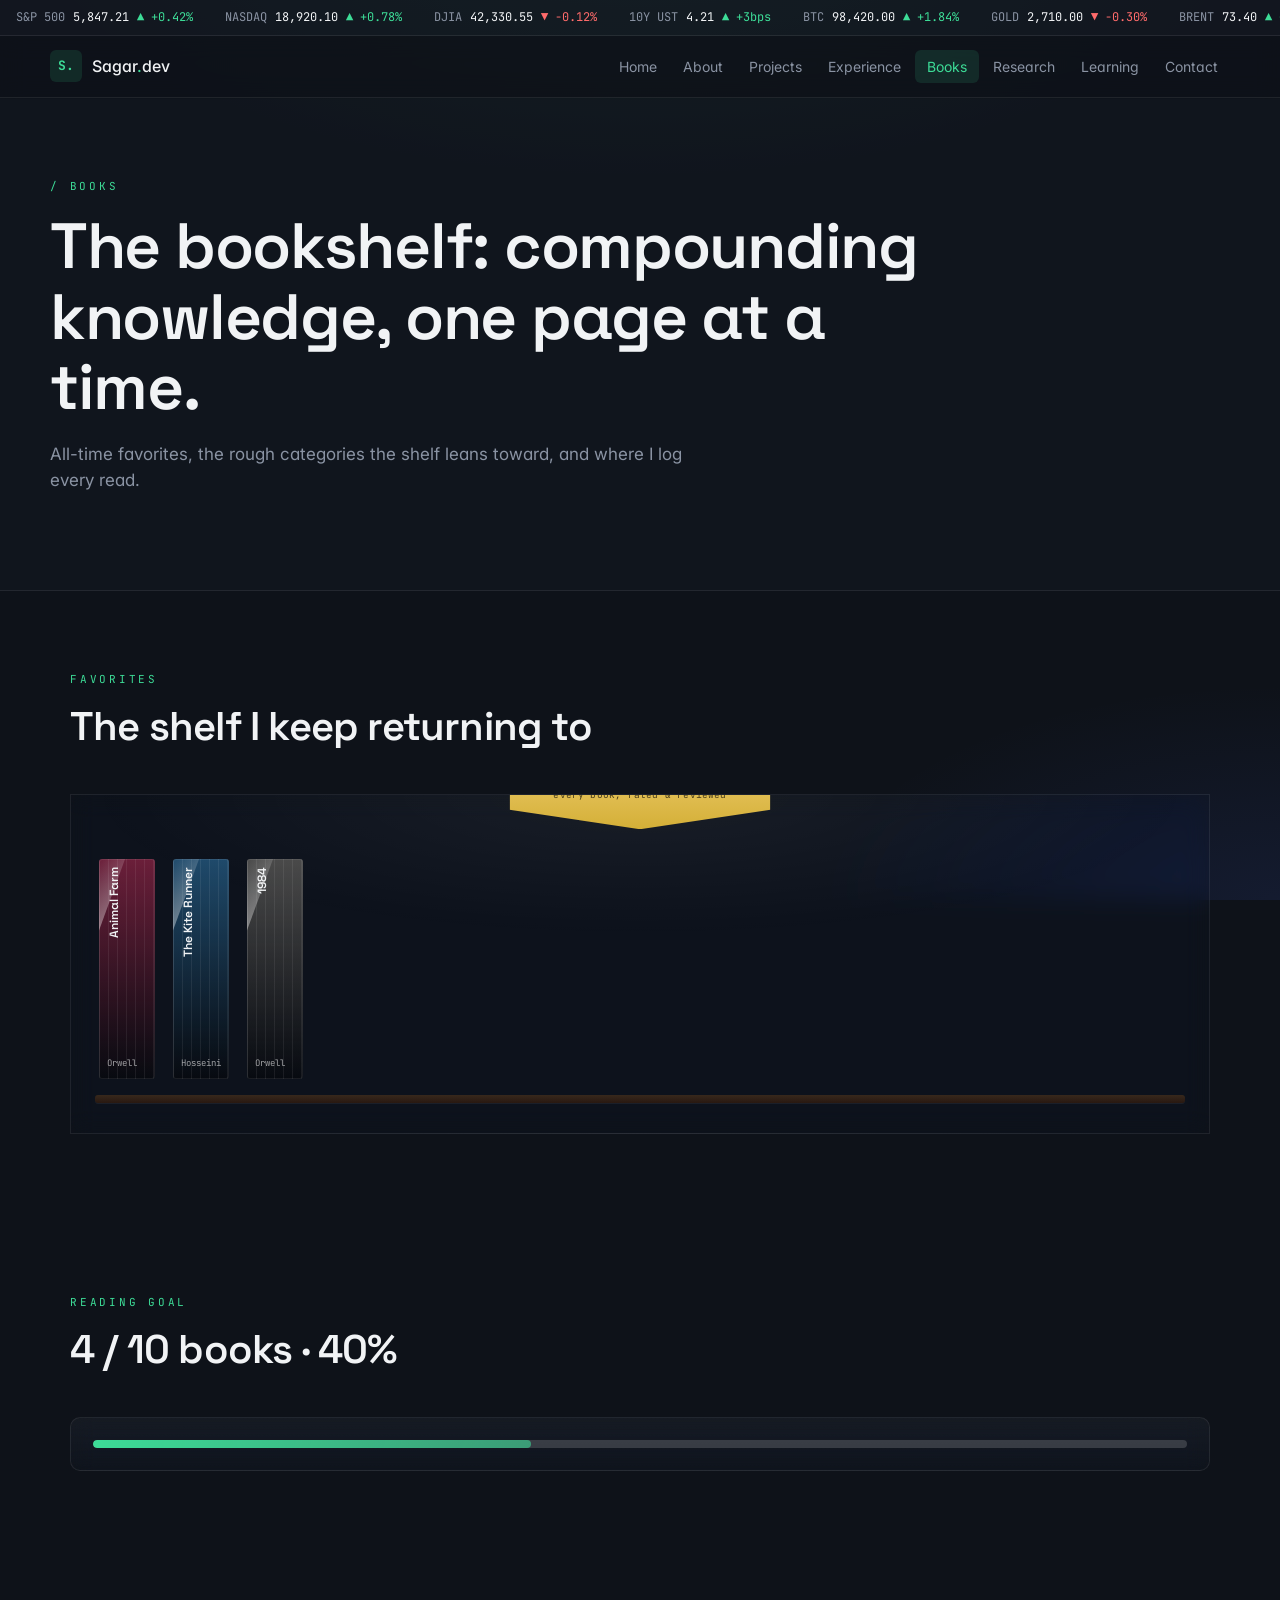
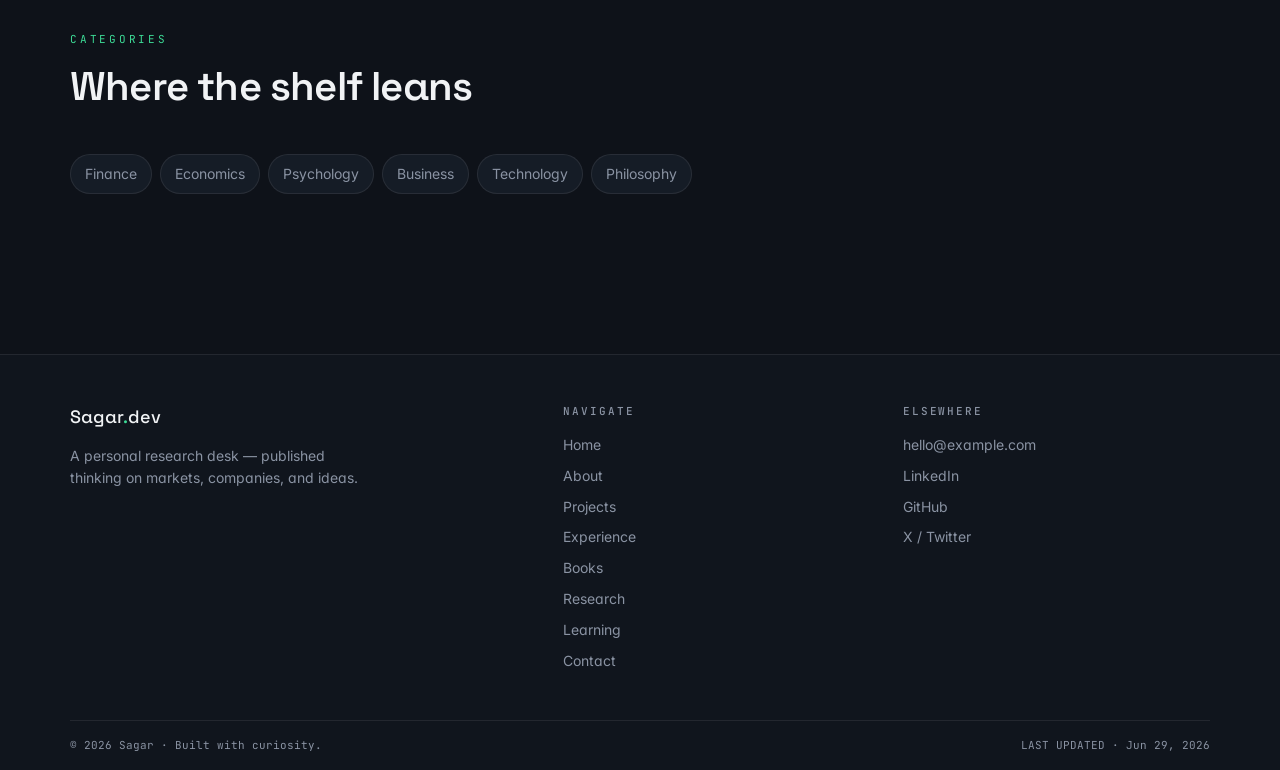
==== commit 3b4d97a6: "books" ====
--- a/books.html
+++ b/books.html
@@ -59,8 +59,8 @@
     <section class="block"><div class="container">
       <div class="section-head"><div><div class="eyebrow">Favorites</div><h2>The shelf I keep returning to</h2></div>
       </div>
-      <div class="glass shelf-wow" style="overflow-x:auto;position:relative;">
-        <a href="https://app.thestorygraph.com/profile/sagar_reads?redirect=true" target="_blank" rel="noreferrer" title="Follow my full reading log on StoryGraph" class="storygraph-tag" style="position:absolute;top:0;left:50%;transform:translateX(-50%) translateY(-58%);display:flex;flex-direction:column;align-items:center;justify-content:flex-start;text-align:center;background:linear-gradient(180deg,#f1d074,#d4af37);color:#1a1508;font-family:'JetBrains Mono',monospace;font-size:13px;font-weight:700;letter-spacing:.03em;padding:16px 30px 22px;text-decoration:none;box-shadow:0 14px 26px rgba(0,0,0,0.5);clip-path:polygon(0 0,100% 0,100% 74%,50% 100%,0 74%);z-index:3;white-space:nowrap;min-width:220px;">📖 MY STORYGRAPH SHELF ↗<span class="sg-sub">every book, rated &amp; reviewed</span></a>
+      <div class="glass shelf-wow" style="overflow-x:auto;overflow-y:visible;position:relative;">
+        <a href="https://app.thestorygraph.com/profile/sagar_reads?redirect=true" target="_blank" rel="noreferrer" title="Follow my full reading log on StoryGraph" class="storygraph-tag" style="position:absolute;top:0;left:50%;transform:translateX(-50%) translateY(-58%);display:flex;flex-direction:column;align-items:center;justify-content:flex-start;text-align:center;background:linear-gradient(180deg,#f1d074,#d4af37);color:#1a1508;font-family:'JetBrains Mono',monospace;font-size:13px;font-weight:700;letter-spacing:.03em;padding:18px 30px 26px;text-decoration:none;box-shadow:0 14px 26px rgba(0,0,0,0.5);clip-path:polygon(0 0,100% 0,100% 76%,50% 100%,0 76%);z-index:3;white-space:nowrap;min-width:220px;">📖 MY STORYGRAPH SHELF ↗<span class="sg-sub">every book, rated &amp; reviewed</span></a>
         <div class="shelf"><div class="spine spine-fancy" style="background:linear-gradient(180deg,#6b1f3a,rgba(0,0,0,0.4));" title="Animal Farm — George Orwell"><div class="title">Animal Farm</div><span class="author">Orwell</span></div><div class="spine spine-fancy" style="background:linear-gradient(180deg,#1f4a6b,rgba(0,0,0,0.4));" title="The Kite Runner — Khaled Hosseini"><div class="title">The Kite Runner</div><span class="author">Hosseini</span></div><div class="spine spine-fancy" style="background:linear-gradient(180deg,#4a4a4a,rgba(0,0,0,0.4));" title="1984 — George Orwell"><div class="title">1984</div><span class="author">Orwell</span></div></div><div class="shelf-board"></div>
       </div>
     </div></section>
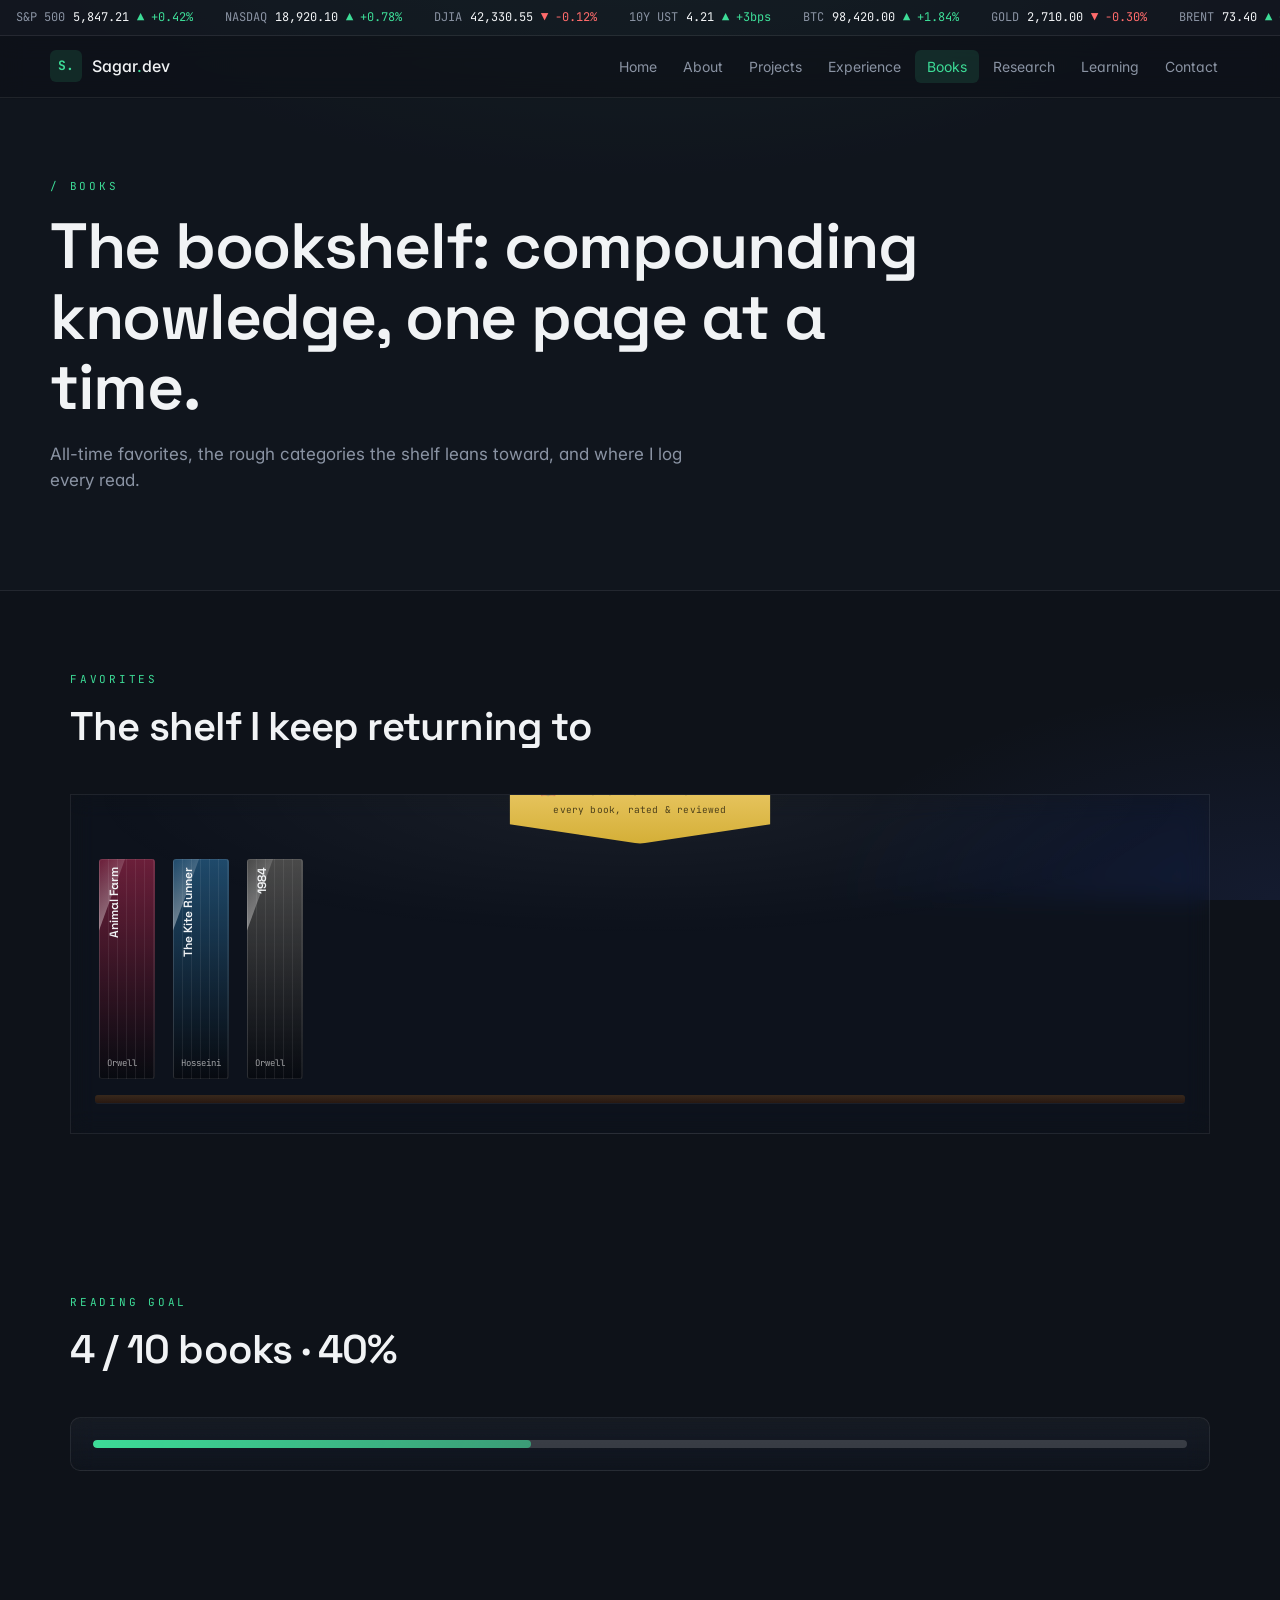
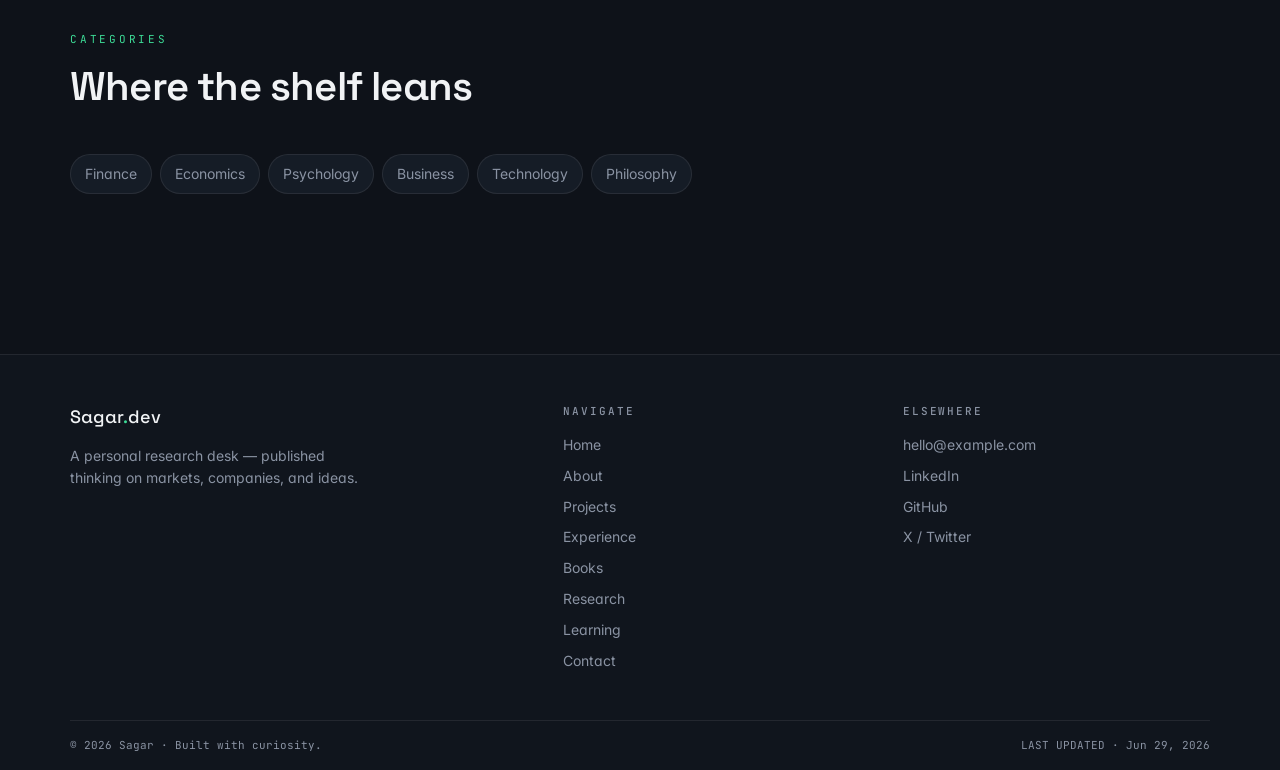
==== commit 8e131b5c: "push" ====
--- a/books.html
+++ b/books.html
@@ -60,7 +60,7 @@
       <div class="section-head"><div><div class="eyebrow">Favorites</div><h2>The shelf I keep returning to</h2></div>
       </div>
       <div class="glass shelf-wow" style="overflow-x:auto;overflow-y:visible;position:relative;">
-        <a href="https://app.thestorygraph.com/profile/sagar_reads?redirect=true" target="_blank" rel="noreferrer" title="Follow my full reading log on StoryGraph" class="storygraph-tag" style="position:absolute;top:0;left:50%;transform:translateX(-50%) translateY(-58%);display:flex;flex-direction:column;align-items:center;justify-content:flex-start;text-align:center;background:linear-gradient(180deg,#f1d074,#d4af37);color:#1a1508;font-family:'JetBrains Mono',monospace;font-size:13px;font-weight:700;letter-spacing:.03em;padding:18px 30px 26px;text-decoration:none;box-shadow:0 14px 26px rgba(0,0,0,0.5);clip-path:polygon(0 0,100% 0,100% 76%,50% 100%,0 76%);z-index:3;white-space:nowrap;min-width:220px;">📖 MY STORYGRAPH SHELF ↗<span class="sg-sub">every book, rated &amp; reviewed</span></a>
+        <a href="https://app.thestorygraph.com/profile/sagar_reads?redirect=true" target="_blank" rel="noreferrer" title="Follow my full reading log on StoryGraph" class="storygraph-tag" style="position:absolute;top:0;left:50%;transform:translateX(-50%) translateY(-40%);display:flex;flex-direction:column;align-items:center;justify-content:flex-start;text-align:center;background:linear-gradient(180deg,#f1d074,#d4af37);color:#1a1508;font-family:'JetBrains Mono',monospace;font-size:13px;font-weight:700;letter-spacing:.03em;padding:18px 30px 26px;text-decoration:none;box-shadow:0 14px 26px rgba(0,0,0,0.5);clip-path:polygon(0 0,100% 0,100% 76%,50% 100%,0 76%);z-index:3;white-space:nowrap;min-width:220px;">📖 MY STORYGRAPH SHELF ↗<span class="sg-sub">every book, rated &amp; reviewed</span></a>
         <div class="shelf"><div class="spine spine-fancy" style="background:linear-gradient(180deg,#6b1f3a,rgba(0,0,0,0.4));" title="Animal Farm — George Orwell"><div class="title">Animal Farm</div><span class="author">Orwell</span></div><div class="spine spine-fancy" style="background:linear-gradient(180deg,#1f4a6b,rgba(0,0,0,0.4));" title="The Kite Runner — Khaled Hosseini"><div class="title">The Kite Runner</div><span class="author">Hosseini</span></div><div class="spine spine-fancy" style="background:linear-gradient(180deg,#4a4a4a,rgba(0,0,0,0.4));" title="1984 — George Orwell"><div class="title">1984</div><span class="author">Orwell</span></div></div><div class="shelf-board"></div>
       </div>
     </div></section>
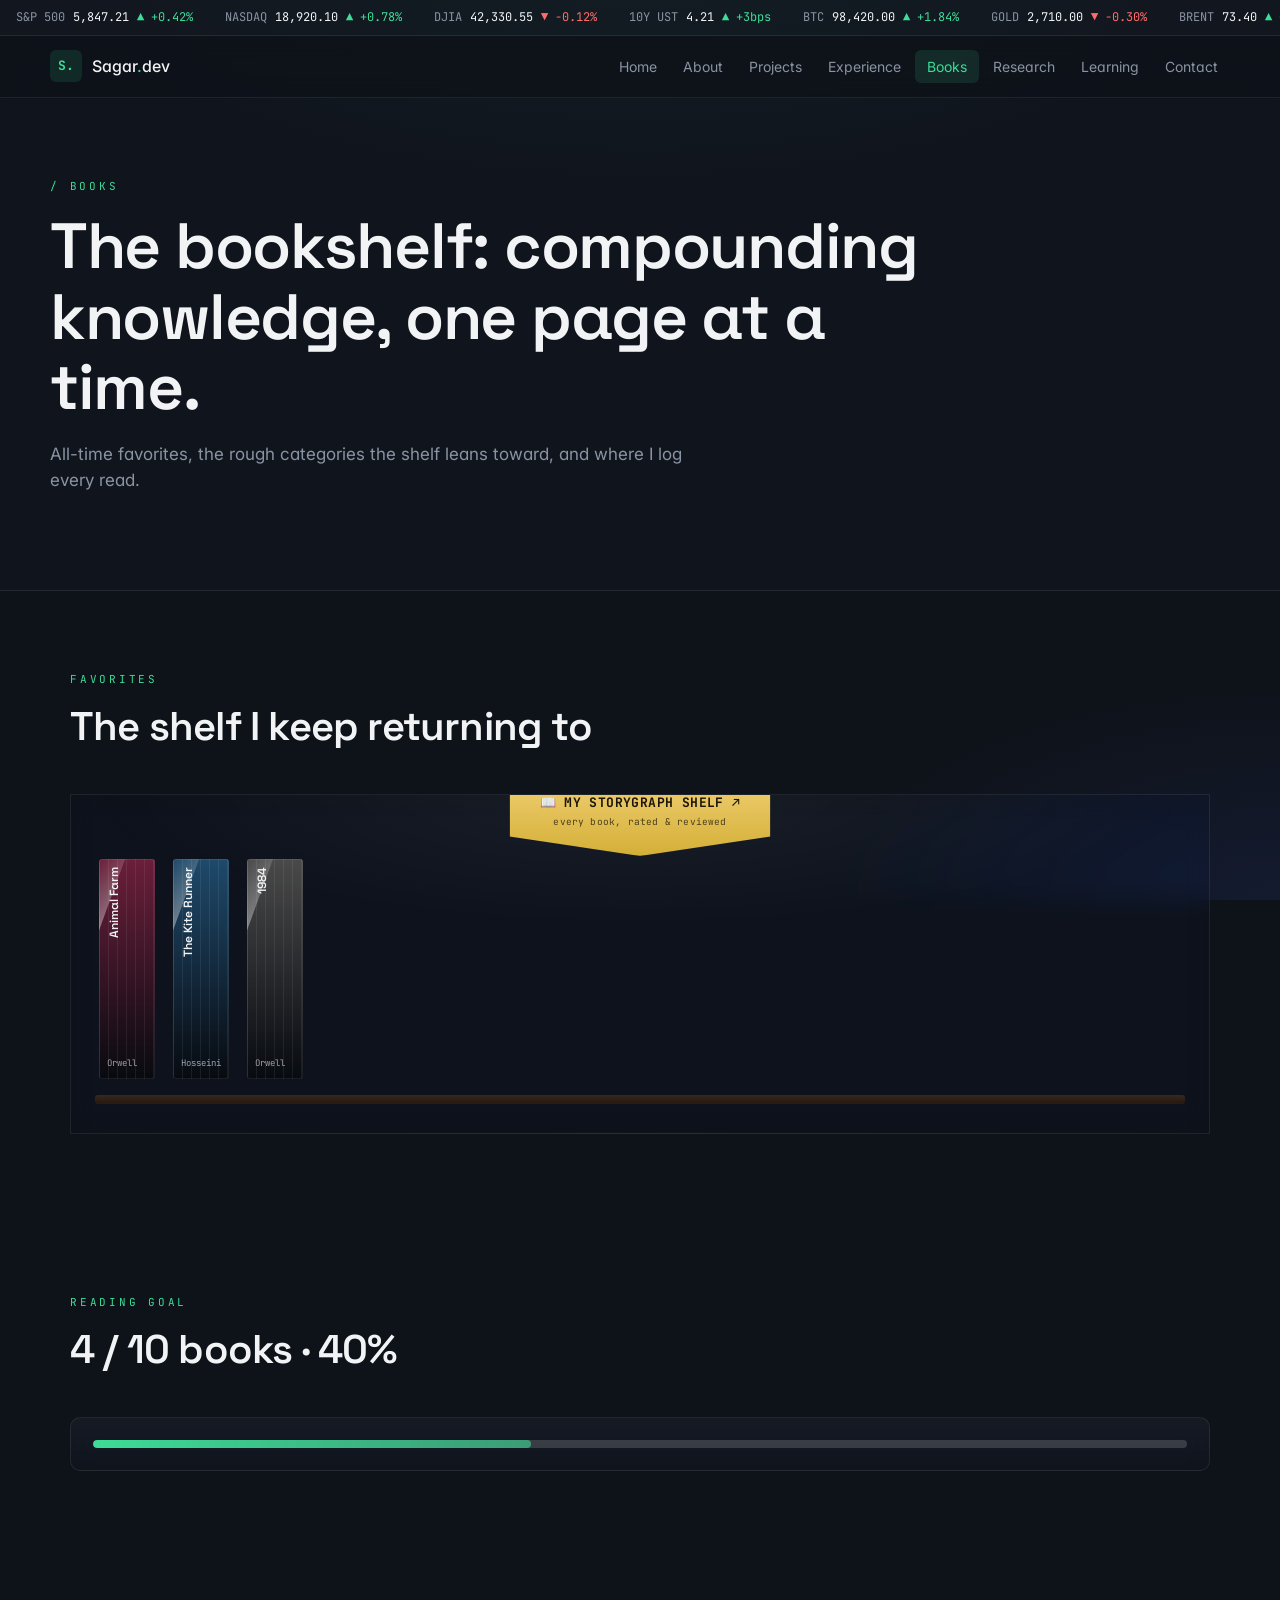
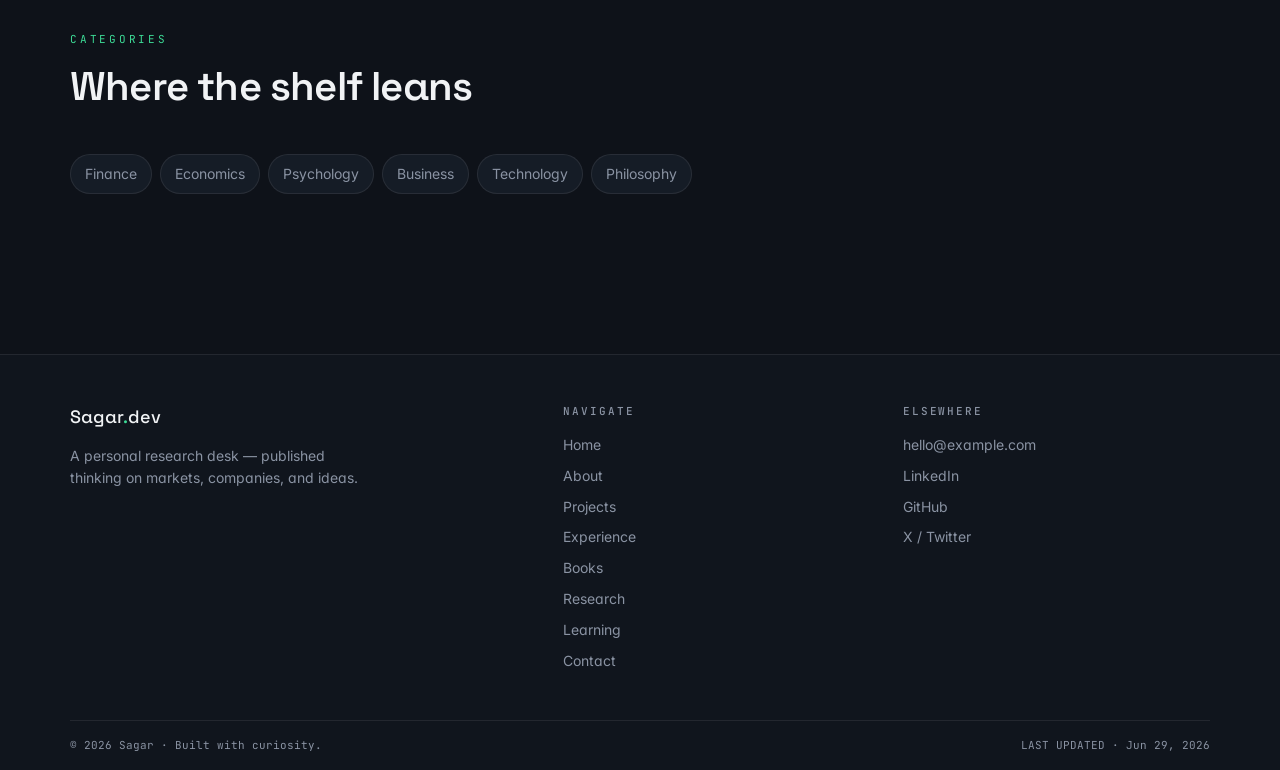
==== commit a3cac445: "sshg" ====
--- a/books.html
+++ b/books.html
@@ -60,7 +60,7 @@
       <div class="section-head"><div><div class="eyebrow">Favorites</div><h2>The shelf I keep returning to</h2></div>
       </div>
       <div class="glass shelf-wow" style="overflow-x:auto;overflow-y:visible;position:relative;">
-        <a href="https://app.thestorygraph.com/profile/sagar_reads?redirect=true" target="_blank" rel="noreferrer" title="Follow my full reading log on StoryGraph" class="storygraph-tag" style="position:absolute;top:0;left:50%;transform:translateX(-50%) translateY(-40%);display:flex;flex-direction:column;align-items:center;justify-content:flex-start;text-align:center;background:linear-gradient(180deg,#f1d074,#d4af37);color:#1a1508;font-family:'JetBrains Mono',monospace;font-size:13px;font-weight:700;letter-spacing:.03em;padding:18px 30px 26px;text-decoration:none;box-shadow:0 14px 26px rgba(0,0,0,0.5);clip-path:polygon(0 0,100% 0,100% 76%,50% 100%,0 76%);z-index:3;white-space:nowrap;min-width:220px;">📖 MY STORYGRAPH SHELF ↗<span class="sg-sub">every book, rated &amp; reviewed</span></a>
+        <a href="https://app.thestorygraph.com/profile/sagar_reads?redirect=true" target="_blank" rel="noreferrer" title="Follow my full reading log on StoryGraph" class="storygraph-tag" style="position:absolute;top:0;left:50%;transform:translateX(-50%) translateY(-25%);display:flex;flex-direction:column;align-items:center;justify-content:flex-start;text-align:center;background:linear-gradient(180deg,#f1d074,#d4af37);color:#1a1508;font-family:'JetBrains Mono',monospace;font-size:13px;font-weight:700;letter-spacing:.03em;padding:18px 30px 26px;text-decoration:none;box-shadow:0 14px 26px rgba(0,0,0,0.5);clip-path:polygon(0 0,100% 0,100% 76%,50% 100%,0 76%);z-index:3;white-space:nowrap;min-width:220px;">📖 MY STORYGRAPH SHELF ↗<span class="sg-sub">every book, rated &amp; reviewed</span></a>
         <div class="shelf"><div class="spine spine-fancy" style="background:linear-gradient(180deg,#6b1f3a,rgba(0,0,0,0.4));" title="Animal Farm — George Orwell"><div class="title">Animal Farm</div><span class="author">Orwell</span></div><div class="spine spine-fancy" style="background:linear-gradient(180deg,#1f4a6b,rgba(0,0,0,0.4));" title="The Kite Runner — Khaled Hosseini"><div class="title">The Kite Runner</div><span class="author">Hosseini</span></div><div class="spine spine-fancy" style="background:linear-gradient(180deg,#4a4a4a,rgba(0,0,0,0.4));" title="1984 — George Orwell"><div class="title">1984</div><span class="author">Orwell</span></div></div><div class="shelf-board"></div>
       </div>
     </div></section>
